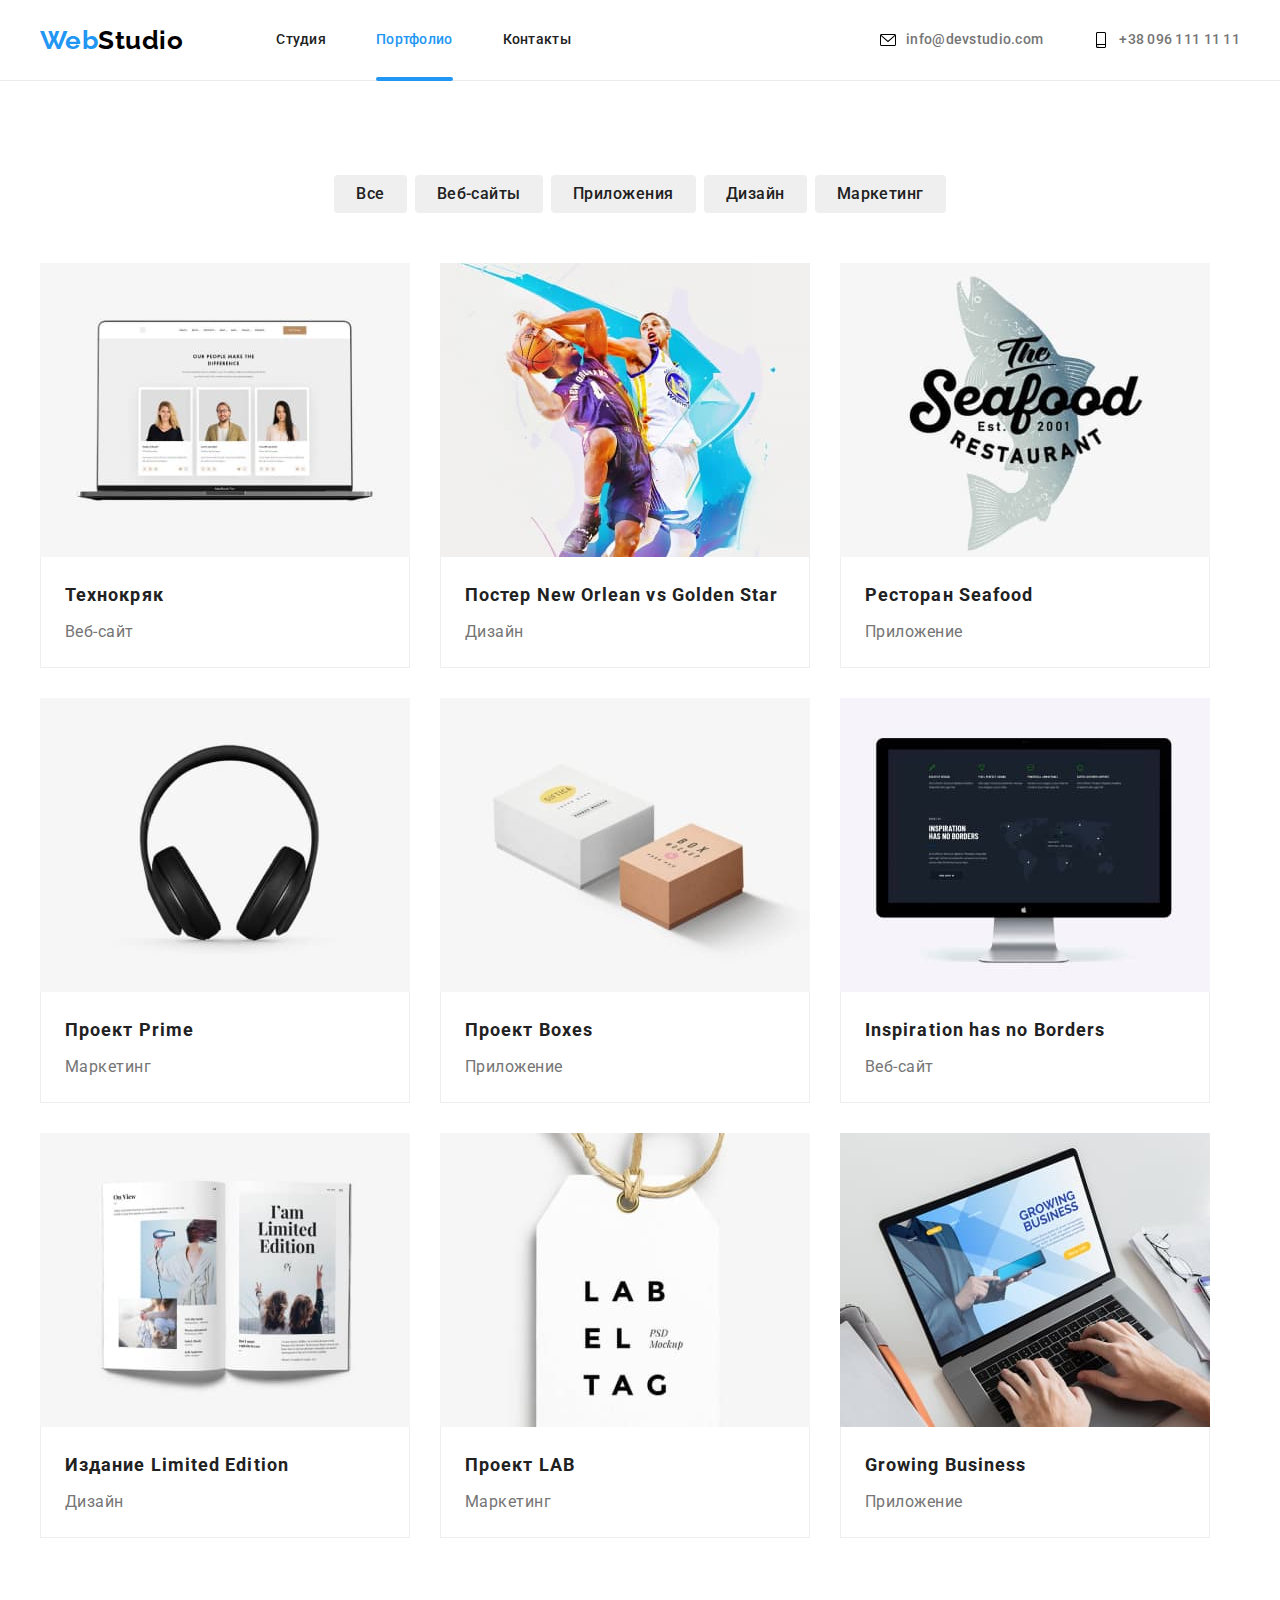
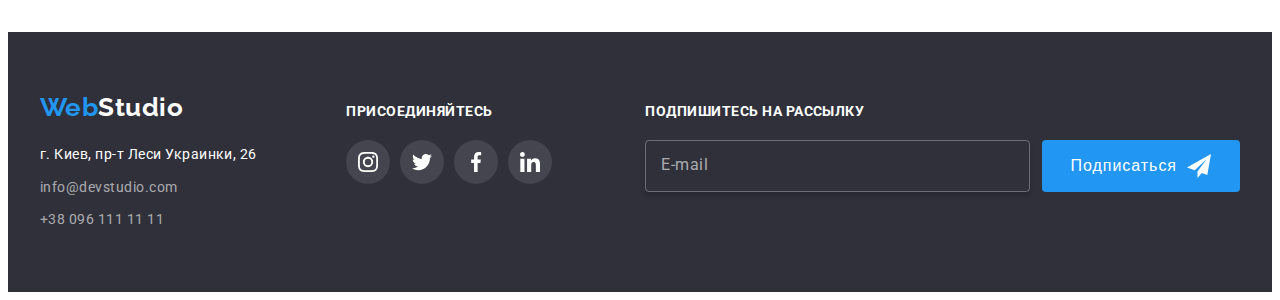
==== portfolio.html @ b7d48f89 "previous project add to the new repo" ====
<!DOCTYPE html>
<html lang="ru">
  <head>
    <meta charset="UTF-8" />
    <meta http-equiv="X-UA-Compatible" content="IE=edge" />
    <meta name="viewport" content="width=device-width, initial-scale=1.0" />
    <title>Portfolio</title>
    <link rel="preconnect" href="https://fonts.googleapis.com" />
    <link rel="preconnect" href="https://fonts.gstatic.com" crossorigin />
    <link
      href="https://fonts.googleapis.com/css2?family=Raleway:wght@700&family=Roboto:wght@400;500;700;900&display=swap"
      rel="stylesheet"
    />
    <link
      rel="stylesheet"
      href="https://cdnjs.cloudflare.com/ajax/libs/modern-normalize/1.1.0/modern-normalize.min.css"
      integrity="sha512-wpPYUAdjBVSE4KJnH1VR1HeZfpl1ub8YT/NKx4PuQ5NmX2tKuGu6U/JRp5y+Y8XG2tV+wKQpNHVUX03MfMFn9Q=="
      crossorigin="anonymous"
      referrerpolicy="no-referrer"
    />
    <link rel="stylesheet" href="./css/portfolio.min.css" />
  </head>
  <body>
    <!-- Шапка сайту -->
    <header class="page-header">
      <div class="container page-header__container">
        <nav class="navigation">
          <a href="./index.html" class="logo">Web<span class="logo__label">Studio</span></a>
          <ul class="navigation__list">
            <li class="navigation__item">
              <a href="./index.html" class="navigation__link">Студия</a>
            </li>
            <li class="navigation__item">
              <a href="./portfolio.html" class="navigation__link navigation__link--current"
                >Портфолио</a
              >
            </li>
            <li class="navigation__item">
              <a href="" class="navigation__link">Контакты</a>
            </li>
          </ul>
        </nav>
        <ul class="page-header__contacts">
          <li class="page-header__item">
            <a href="mailto:info@devstudio.com" class="page-header__link">
              <svg class="page-header__icon">
                <use href="./images/defs.svg#letter"></use>
              </svg>
              info@devstudio.com
            </a>
          </li>
          <li class="page-header__item">
            <a href="tel:+380961111111" class="page-header__link">
              <svg class="page-header__icon">
                <use href="./images/defs.svg#phone"></use>
              </svg>
              +38 096 111 11 11
            </a>
          </li>
        </ul>
      </div>
    </header>

    <!-- основний контент -->
    <main>
      <section class="section">
        <div class="container">
          <h1 class="hiden">Каталог проектов</h1>

          <!-- фільтри проектів -->
          <ul class="filter">
            <li class="filter__item">
              <button type="button" class="filter__btn">Все</button>
            </li>
            <li class="filter__item">
              <button type="button" class="filter__btn">Веб-сайты</button>
            </li>
            <li class="filter__item">
              <button type="button" class="filter__btn">Приложения</button>
            </li>
            <li class="filter__item">
              <button type="button" class="filter__btn">Дизайн</button>
            </li>
            <li class="filter__item">
              <button type="button" class="filter__btn">Маркетинг</button>
            </li>
          </ul>

          <!-- cписок проектів -->
          <ul class="projects-list">
            <li class="projects-list__item">
              <a href="" class="projects-list__link">
                <div class="projects-list__thumb">
                  <img src="./images/port_img1.jpg" alt="Логотип сайта" width="370" height="294" />
                  <div class="projects-list__description">
                    <p class="projects-list__text">
                      Технокряк это современная площадка распространения коронавируса. Компании
                      используют эту платформу для цифрового шпионажа и атак на защищённые сервера
                      конкурентов.
                    </p>
                  </div>
                </div>
                <div class="projects-list__content">
                  <h2 class="projects-list__name">Технокряк</h2>
                  <p class="projects-list__branch">Веб-сайт</p>
                </div>
              </a>
            </li>
            <li class="projects-list__item">
              <a href="" class="projects-list__link">
                <div class="projects-list__thumb">
                  <img src="./images/port_img2.jpg" alt="Постер" width="370" height="294" />
                  <div class="projects-list__description">
                    <p class="projects-list__text">
                      Технокряк это современная площадка распространения коронавируса. Компании
                      используют эту платформу для цифрового шпионажа и атак на защищённые сервера
                      конкурентов.
                    </p>
                  </div>
                </div>
                <div class="projects-list__content">
                  <h2 class="projects-list__name">Постер New Orlean vs Golden Star</h2>
                  <p class="projects-list__branch">Дизайн</p>
                </div>
              </a>
            </li>
            <li class="projects-list__item">
              <a href="" class="projects-list__link">
                <div class="projects-list__thumb">
                  <img
                    src="./images/port_img3.jpg"
                    alt="Логотип ресторана"
                    width="370"
                    height="294"
                  />
                  <div class="projects-list__description">
                    <p class="projects-list__text">
                      Технокряк это современная площадка распространения коронавируса. Компании
                      используют эту платформу для цифрового шпионажа и атак на защищённые сервера
                      конкурентов.
                    </p>
                  </div>
                </div>
                <div class="projects-list__content">
                  <h2 class="projects-list__name">Ресторан Seafood</h2>
                  <p class="projects-list__branch">Приложение</p>
                </div>
              </a>
            </li>
            <li class="projects-list__item">
              <a href="" class="projects-list__link">
                <div class="projects-list__thumb">
                  <img
                    src="./images/port_img4.jpg"
                    alt="Логотип проекта Прайм"
                    width="370"
                    height="294"
                  />
                  <div class="projects-list__description">
                    <p class="projects-list__text">
                      Технокряк это современная площадка распространения коронавируса. Компании
                      используют эту платформу для цифрового шпионажа и атак на защищённые сервера
                      конкурентов.
                    </p>
                  </div>
                </div>
                <div class="projects-list__content">
                  <h2 class="projects-list__name">Проект Prime</h2>
                  <p class="projects-list__branch">Маркетинг</p>
                </div>
              </a>
            </li>
            <li class="projects-list__item">
              <a href="" class="link projects-list__link">
                <div class="projects-list__thumb">
                  <img
                    src="./images/port_img5.jpg"
                    alt="Логотип проекта"
                    width="370"
                    height="294"
                  />
                  <div class="projects-list__description">
                    <p class="projects-list__text">
                      Технокряк это современная площадка распространения коронавируса. Компании
                      используют эту платформу для цифрового шпионажа и атак на защищённые сервера
                      конкурентов.
                    </p>
                  </div>
                </div>
                <div class="projects-list__content">
                  <h2 class="projects-list__name">Проект Boxes</h2>
                  <p class="projects-list__branch">Приложение</p>
                </div>
              </a>
            </li>
            <li class="projects-list__item">
              <a href="" class="projects-list__link">
                <div class="projects-list__thumb">
                  <img src="./images/port_img6.jpg" alt="Логотип сайта" width="370" height="294" />
                  <div class="projects-list__description">
                    <p class="projects-list__text">
                      Технокряк это современная площадка распространения коронавируса. Компании
                      используют эту платформу для цифрового шпионажа и атак на защищённые сервера
                      конкурентов.
                    </p>
                  </div>
                </div>
                <div class="projects-list__content">
                  <h2 class="projects-list__name">Inspiration has no Borders</h2>
                  <p class="projects-list__branch">Веб-сайт</p>
                </div>
              </a>
            </li>
            <li class="projects-list__item">
              <a href="" class="projects-list__link">
                <div class="projects-list__thumb">
                  <img src="./images/port_img7.jpg" alt="Издание" width="370" height="294" />
                  <div class="projects-list__description">
                    <p class="projects-list__text">
                      Технокряк это современная площадка распространения коронавируса. Компании
                      используют эту платформу для цифрового шпионажа и атак на защищённые сервера
                      конкурентов.
                    </p>
                  </div>
                </div>
                <div class="projects-list__content">
                  <h2 class="projects-list__name">Издание Limited Edition</h2>
                  <p class="projects-list__branch">Дизайн</p>
                </div>
              </a>
            </li>
            <li class="projects-list__item">
              <a href="" class="projects-list__link">
                <div class="projects-list__thumb">
                  <img
                    src="./images/port_img8.jpg"
                    alt="Логотип проекта"
                    width="370"
                    height="294"
                  />
                  <div class="projects-list__description">
                    <p class="projects-list__text">
                      Технокряк это современная площадка распространения коронавируса. Компании
                      используют эту платформу для цифрового шпионажа и атак на защищённые сервера
                      конкурентов.
                    </p>
                  </div>
                </div>
                <div class="projects-list__content">
                  <h2 class="projects-list__name">Проект LAB</h2>
                  <p class="projects-list__branch">Маркетинг</p>
                </div>
              </a>
            </li>
            <li class="projects-list__item">
              <a href="" class="projects-list__link">
                <div class="projects-list__thumb">
                  <img
                    src="./images/port_img9.jpg"
                    alt="Логотип приложения"
                    width="370"
                    height="294"
                  />
                  <div class="projects-list__description">
                    <p class="projects-list__text">
                      Технокряк это современная площадка распространения коронавируса. Компании
                      используют эту платформу для цифрового шпионажа и атак на защищённые сервера
                      конкурентов.
                    </p>
                  </div>
                </div>
                <div class="projects-list__content">
                  <h2 class="projects-list__name">Growing Business</h2>
                  <p class="projects-list__branch">Приложение</p>
                </div>
              </a>
            </li>
          </ul>
        </div>
      </section>
    </main>

    <!-- Футер -->
    <footer class="page-footer">
      <div class="container page-footer__container">
        <div class="page-footer__left">
          <a href="./index.html" class="logo"
            >Web<span class="logo__label logo__label--footer">Studio</span></a
          >
          <address class="address">
            <ul class="address__list">
              <li class="address__item"><p>г. Киев, пр-т Леси Украинки, 26</p></li>
              <li class="address__item">
                <a href="mailto:info@devstudio.com" class="address__link">info@devstudio.com</a>
              </li>
              <li class="address__item">
                <a href="tel:+380961111111" class="address__link">+38 096 111 11 11</a>
              </li>
            </ul>
          </address>
        </div>
        <div class="page-footer__center">
          <h2 class="page-footer__title">присоединяйтесь</h2>
          <ul class="social-list">
            <li class="social-list__item">
              <a href="" class="social-list__link social-list__link--footer">
                <svg class="social-list__icon">
                  <use href="./images/defs.svg#instagram"></use>
                </svg>
              </a>
            </li>
            <li class="social-list__item">
              <a href="" class="social-list__link social-list__link--footer">
                <svg class="social-list__icon">
                  <use href="./images/defs.svg#twitter"></use>
                </svg>
              </a>
            </li>
            <li class="social-list__item">
              <a href="" class="social-list__link social-list__link--footer">
                <svg class="social-list__icon">
                  <use href="./images/defs.svg#facebook"></use>
                </svg>
              </a>
            </li>
            <li class="social-list__item">
              <a href="" class="social-list__link social-list__link--footer">
                <svg class="social-list__icon">
                  <use href="./images/defs.svg#linkedin"></use>
                </svg>
              </a>
            </li>
          </ul>
        </div>
        <div class="page-footer__right">
          <h2 class="page-footer__title">Подпишитесь на рассылку</h2>
          <div class="page-footer__wrapper">
            <label class="page-footer__label">
              <input type="email" class="page-footer__input" name="email" placeholder=" " />
              <span class="page-footer__label-text">E-mail</span>
            </label>
            <button class="page-footer__btn" type="submit">
              Подписаться
              <svg class="page-footer__icon">
                <use href="./images/defs.svg#send"></use>
              </svg>
            </button>
          </div>
        </div>
      </div>
    </footer>
  </body>
</html>
---- css/portfolio.min.css ----
body{padding:0}h1,h2,h3,h4,h5,h6,p{margin-top:0;margin-bottom:0}img{display:block;max-width:100%}ul,ol{list-style:none;margin:0;padding:0}a{text-decoration:none}body{font-family:"Roboto", sans-serif;color:#757575;letter-spacing:0.03em;margin-top:81px}.container{width:1200px;margin:0 auto;padding-left:15px;padding-right:15px}.hiden{position:absolute;width:1px;height:1px;margin:-1px;padding:0;overflow:hidden;border:0;clip:rect(0 0 0 0)}.section{padding-top:94px;padding-bottom:94px}.title{font-size:36px;line-height:1.17;text-align:center;margin-bottom:50px;color:#212121}.page-header{position:fixed;width:100%;top:0;left:50%;-webkit-transform:translateX(-50%);transform:translateX(-50%);z-index:5;background-color:#fff;font-weight:500;font-size:14px;line-height:1.14;border-bottom:1px solid #ececec}.page-header__container{display:-webkit-box;display:-ms-flexbox;display:flex}.page-header__item:not(:last-child){margin-right:50px}.page-header__link{display:-webkit-box;display:-ms-flexbox;display:flex;-webkit-box-align:center;-ms-flex-align:center;align-items:center;padding-top:32px;padding-bottom:32px;letter-spacing:0.02em;color:#757575;-webkit-transition:color 250ms cubic-bezier(0.4, 0, 0.2, 1),fill 250ms cubic-bezier(0.4, 0, 0.2, 1);transition:color 250ms cubic-bezier(0.4, 0, 0.2, 1),fill 250ms cubic-bezier(0.4, 0, 0.2, 1)}.page-header__link:hover,.page-header__link:focus{fill:#2196f3;color:#2196f3}.page-header__icon{margin-right:10px;width:16px;height:16px}.navigation{display:-webkit-box;display:-ms-flexbox;display:flex;-webkit-box-align:center;-ms-flex-align:center;align-items:center}.navigation__list{display:-webkit-box;display:-ms-flexbox;display:flex}.navigation__item:not(:last-child){margin-right:50px}.navigation__link{display:inline-block;padding-top:32px;padding-bottom:32px;letter-spacing:0.02em;color:#212121;-webkit-transition:color 250ms cubic-bezier(0.4, 0, 0.2, 1);transition:color 250ms cubic-bezier(0.4, 0, 0.2, 1)}.navigation__link:hover,.navigation__link:focus{color:#2196f3}.navigation__link--current{position:relative;color:#2196f3}.navigation__link--current::after{position:absolute;bottom:-1px;content:"";display:block;height:4px;width:100%;border-radius:2px;background-color:#2196f3}.page-header__contacts{display:-webkit-box;display:-ms-flexbox;display:flex;margin-left:auto}.logo{font-family:Raleway;font-weight:700;font-size:26px;line-height:1.19;color:#2196f3;margin-right:93px}.logo__label{color:#000000}.logo__label--footer{color:#fff}.filter{display:-webkit-box;display:-ms-flexbox;display:flex;-webkit-box-pack:center;-ms-flex-pack:center;justify-content:center;margin-bottom:50px}.filter__item:not(:last-child){margin-right:8px}.filter__btn{padding:6px 22px;border-radius:4px;border:none;font-weight:500;font-size:16px;line-height:1.62;text-align:center;font-family:inherit;letter-spacing:inherit;cursor:pointer;color:#212121;-webkit-transition:background-color 250ms cubic-bezier(0.4, 0, 0.2, 1),color 250ms cubic-bezier(0.4, 0, 0.2, 1),-webkit-box-shadow 250ms cubic-bezier(0.4, 0, 0.2, 1);transition:background-color 250ms cubic-bezier(0.4, 0, 0.2, 1),color 250ms cubic-bezier(0.4, 0, 0.2, 1),-webkit-box-shadow 250ms cubic-bezier(0.4, 0, 0.2, 1);transition:box-shadow 250ms cubic-bezier(0.4, 0, 0.2, 1),background-color 250ms cubic-bezier(0.4, 0, 0.2, 1),color 250ms cubic-bezier(0.4, 0, 0.2, 1);transition:box-shadow 250ms cubic-bezier(0.4, 0, 0.2, 1),background-color 250ms cubic-bezier(0.4, 0, 0.2, 1),color 250ms cubic-bezier(0.4, 0, 0.2, 1),-webkit-box-shadow 250ms cubic-bezier(0.4, 0, 0.2, 1)}.filter__btn:hover,.filter__btn:focus{-webkit-box-shadow:0px 3px 1px rgba(0,0,0,0.1),0px 1px 2px rgba(0,0,0,0.08),0px 2px 2px rgba(0,0,0,0.12);box-shadow:0px 3px 1px rgba(0,0,0,0.1),0px 1px 2px rgba(0,0,0,0.08),0px 2px 2px rgba(0,0,0,0.12);color:#fff;background-color:#2196f3}.projects-list{display:-webkit-box;display:-ms-flexbox;display:flex;-ms-flex-wrap:wrap;flex-wrap:wrap}.projects-list__item{max-width:calc((100% - 60px) / 3);-webkit-transition:-webkit-box-shadow 250ms cubic-bezier(0.4, 0, 0.2, 1);transition:-webkit-box-shadow 250ms cubic-bezier(0.4, 0, 0.2, 1);transition:box-shadow 250ms cubic-bezier(0.4, 0, 0.2, 1);transition:box-shadow 250ms cubic-bezier(0.4, 0, 0.2, 1), -webkit-box-shadow 250ms cubic-bezier(0.4, 0, 0.2, 1)}.projects-list__item:not(:nth-last-child(-n+3)){margin-bottom:30px}.projects-list__item:not(:nth-child(3n)){margin-right:30px}.projects-list__item:hover{-webkit-box-shadow:0px 1px 1px rgba(0,0,0,0.12),0px 4px 4px rgba(0,0,0,0.06),1px 4px 6px rgba(0,0,0,0.16);box-shadow:0px 1px 1px rgba(0,0,0,0.12),0px 4px 4px rgba(0,0,0,0.06),1px 4px 6px rgba(0,0,0,0.16)}.projects-list__link{color:inherit}.projects-list__thumb{position:relative;overflow:hidden}.projects-list__description{position:absolute;top:0;width:100%;height:100%;-webkit-transform:translateY(100%);transform:translateY(100%);-webkit-transition:-webkit-transform 250ms cubic-bezier(0.4, 0, 0.2, 1);transition:-webkit-transform 250ms cubic-bezier(0.4, 0, 0.2, 1);transition:transform 250ms cubic-bezier(0.4, 0, 0.2, 1);transition:transform 250ms cubic-bezier(0.4, 0, 0.2, 1), -webkit-transform 250ms cubic-bezier(0.4, 0, 0.2, 1);display:-webkit-box;display:-ms-flexbox;display:flex;-webkit-box-pack:center;-ms-flex-pack:center;justify-content:center;-webkit-box-align:center;-ms-flex-align:center;align-items:center;padding:24px;background-color:rgba(33,150,243,0.9);font-size:18px;line-height:1.56;color:#fff}.projects-list__item:hover .projects-list__description{-webkit-transform:translateY(0);transform:translateY(0)}.projects-list__text{color:#fff}.projects-list__branch{font-size:16px;line-height:1.87}.projects-list__content{padding:20px 24px;border-bottom:1px solid #eeeeee;border-left:1px solid #eeeeee;border-right:1px solid #eeeeee}.projects-list__name{font-size:18px;line-height:2;letter-spacing:0.06em;margin-bottom:4px;color:#212121}.social-list{display:-webkit-box;display:-ms-flexbox;display:flex;-webkit-box-pack:center;-ms-flex-pack:center;justify-content:center;margin-top:16px}.social-list__item:not(:last-child){margin-right:10px}.social-list__item:hover .social-list__link,.social-list__item:hover .social-list__link--team,.social-list__item:hover .social-list__link--footer,.social-list__item:focus .social-list__link,.social-list__item:focus .social-list__link--team,.social-list__item:focus .social-list__link--footer{-webkit-transform:rotateY(1turn);transform:rotateY(1turn)}.social-list__link:hover,.social-list__link--team:hover,.social-list__link--footer:hover,.social-list__link:focus,.social-list__link--team:focus,.social-list__link--footer:focus{background-color:#2196f3;fill:#fff}.social-list__icon{display:block;width:20px;height:20px}.social-list__link,.social-list__link--team,.social-list__link--footer{display:-webkit-box;display:-ms-flexbox;display:flex;border-radius:50%;height:44px;width:44px;-webkit-box-align:center;-ms-flex-align:center;align-items:center;-webkit-box-pack:center;-ms-flex-pack:center;justify-content:center;-webkit-transition:background-color 250ms cubic-bezier(0.4, 0, 0.2, 1),fill 250ms cubic-bezier(0.4, 0, 0.2, 1),-webkit-transform 500ms cubic-bezier(0.4, 0, 0.2, 1);transition:background-color 250ms cubic-bezier(0.4, 0, 0.2, 1),fill 250ms cubic-bezier(0.4, 0, 0.2, 1),-webkit-transform 500ms cubic-bezier(0.4, 0, 0.2, 1);transition:background-color 250ms cubic-bezier(0.4, 0, 0.2, 1),fill 250ms cubic-bezier(0.4, 0, 0.2, 1),transform 500ms cubic-bezier(0.4, 0, 0.2, 1);transition:background-color 250ms cubic-bezier(0.4, 0, 0.2, 1),fill 250ms cubic-bezier(0.4, 0, 0.2, 1),transform 500ms cubic-bezier(0.4, 0, 0.2, 1),-webkit-transform 500ms cubic-bezier(0.4, 0, 0.2, 1)}.social-list__link--team{fill:#afb1b8}.social-list__link--footer{fill:#fff;background-color:rgba(255,255,255,0.1)}.page-footer{background-color:#2f303a;padding-top:60px;padding-bottom:60px}.page-footer__container{display:-webkit-box;display:-ms-flexbox;display:flex}.page-footer__title{font-size:14px;line-height:1.14;text-transform:uppercase;color:#fff;margin-bottom:20px}.page-footer__left{margin-right:70px}.page-footer__center{padding-top:12px}.page-footer__right{-webkit-box-flex:1;-ms-flex-positive:1;flex-grow:1;padding-top:12px;margin-left:93px}.page-footer__wrapper{display:-webkit-box;display:-ms-flexbox;display:flex}.page-footer__label{display:-webkit-box;display:-ms-flexbox;display:flex;-webkit-box-flex:1;-ms-flex-positive:1;flex-grow:1;position:relative;-ms-flex-preferred-size:auto;flex-basis:auto}.page-footer__label:focus-within .page-footer__label-text{-webkit-transform:translateX(-79px);transform:translateX(-79px)}.page-footer__label-text{position:absolute;top:15px;left:16px;-webkit-transform:translateX(0);transform:translateX(0);font-size:16px;line-height:1.25;color:rgba(255,255,255,0.6)}.page-footer__input{display:block;padding:15px 16px;-webkit-box-flex:1;-ms-flex-positive:1;flex-grow:1;border:1px solid rgba(255,255,255,0.3);-webkit-box-shadow:0px 4px 4px rgba(0,0,0,0.15);box-shadow:0px 4px 4px rgba(0,0,0,0.15);border-radius:4px;background-color:transparent;font-size:16px;line-height:1.25;color:#fff}.page-footer__input:not(:placeholder-shown)+.footer-label-text{-webkit-transform:translateX(-79px);transform:translateX(-79px)}.page-footer__btn{padding:10px 29px;margin-left:12px;border:none;border-radius:4px;font-size:16px;line-height:1.87;display:-webkit-box;display:-ms-flexbox;display:flex;-webkit-box-align:center;-ms-flex-align:center;align-items:center;text-align:center;letter-spacing:0.06em;color:#ffffff;background-color:#2196f3;-webkit-transition:background-color 250ms cubic-bezier(0.4, 0, 0.2, 1);transition:background-color 250ms cubic-bezier(0.4, 0, 0.2, 1)}.page-footer__btn:hover,.page-footer__btn:focus{background-color:#188ce8}.page-footer__icon{width:24px;height:24px;margin-left:10px;fill:#ffffff}.address{margin-top:20px;font-style:normal;font-size:14px;line-height:1.71;color:#fff}.address__item:not(:last-child){margin-bottom:9px}.address__link{font-style:normal;color:rgba(255,255,255,0.6);-webkit-transition:color 250ms cubic-bezier(0.4, 0, 0.2, 1);transition:color 250ms cubic-bezier(0.4, 0, 0.2, 1)}
/*# sourceMappingURL=portfolio.min.css.map */
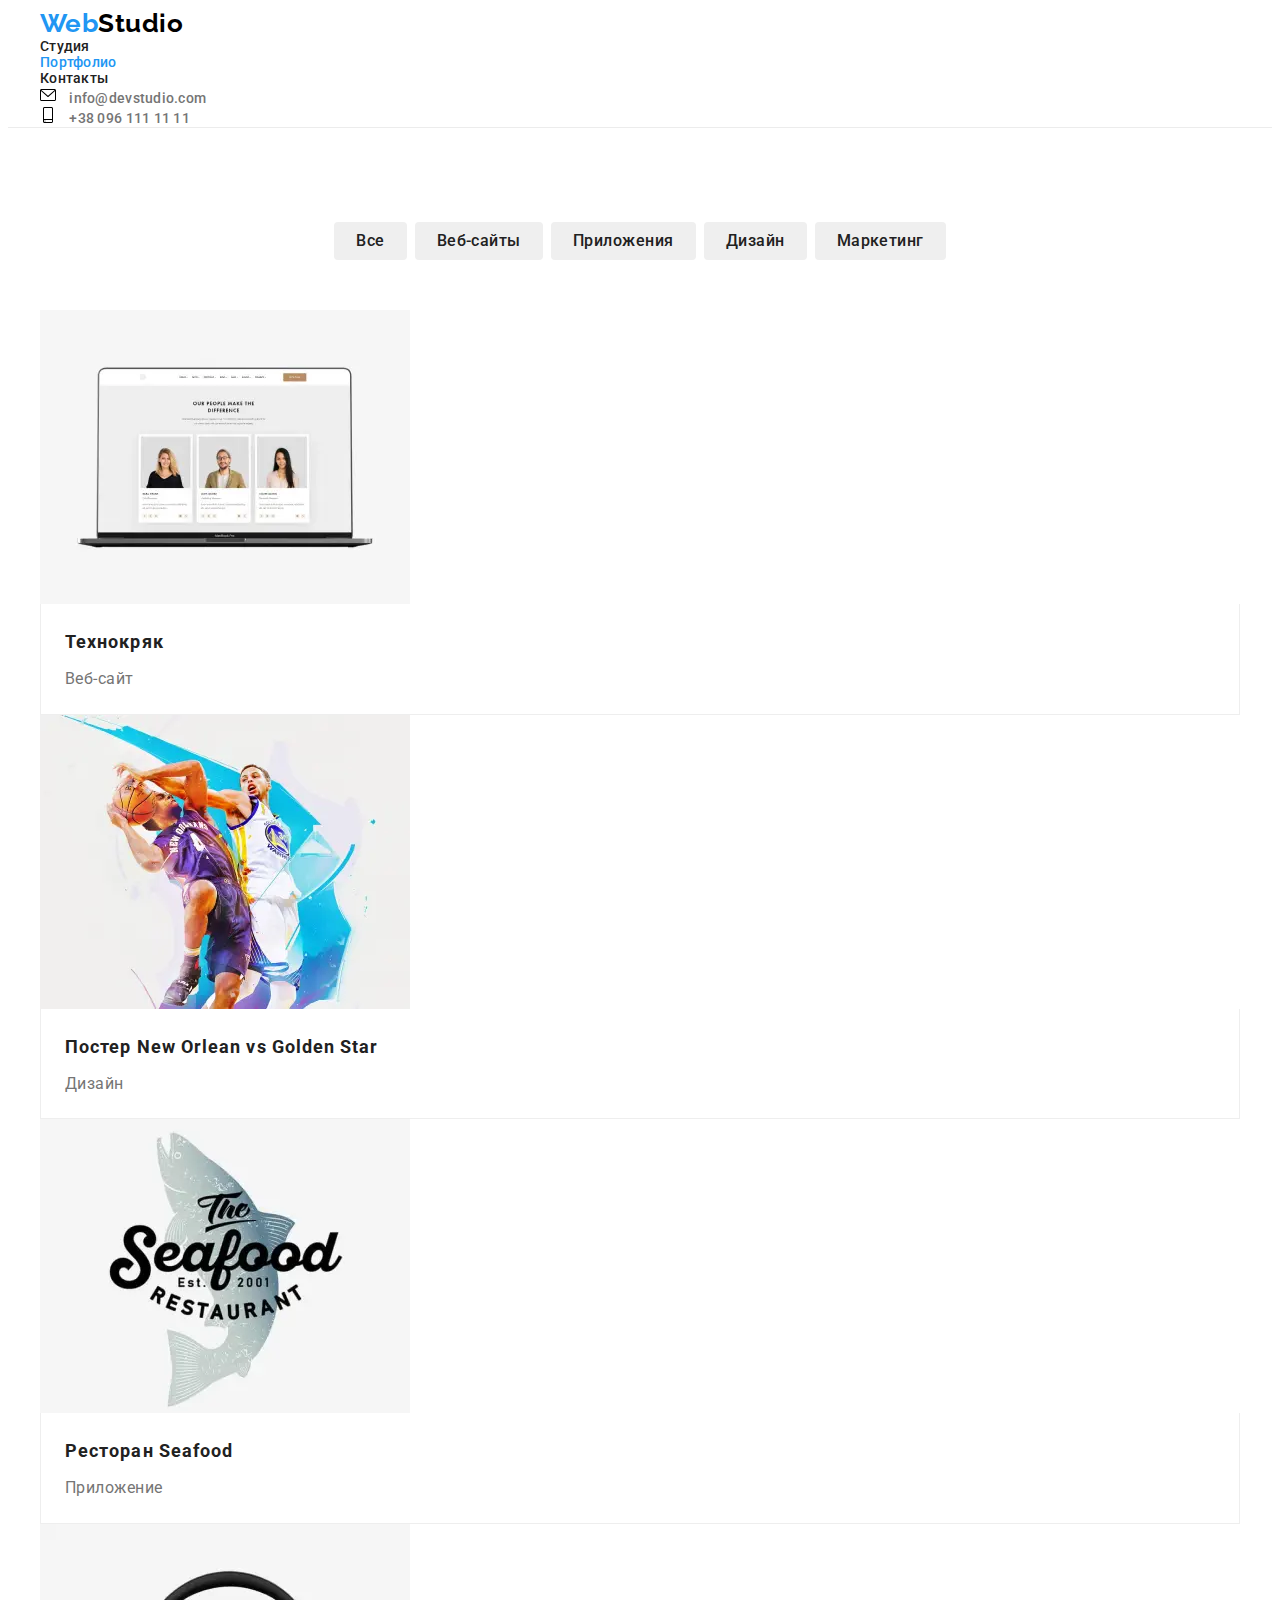
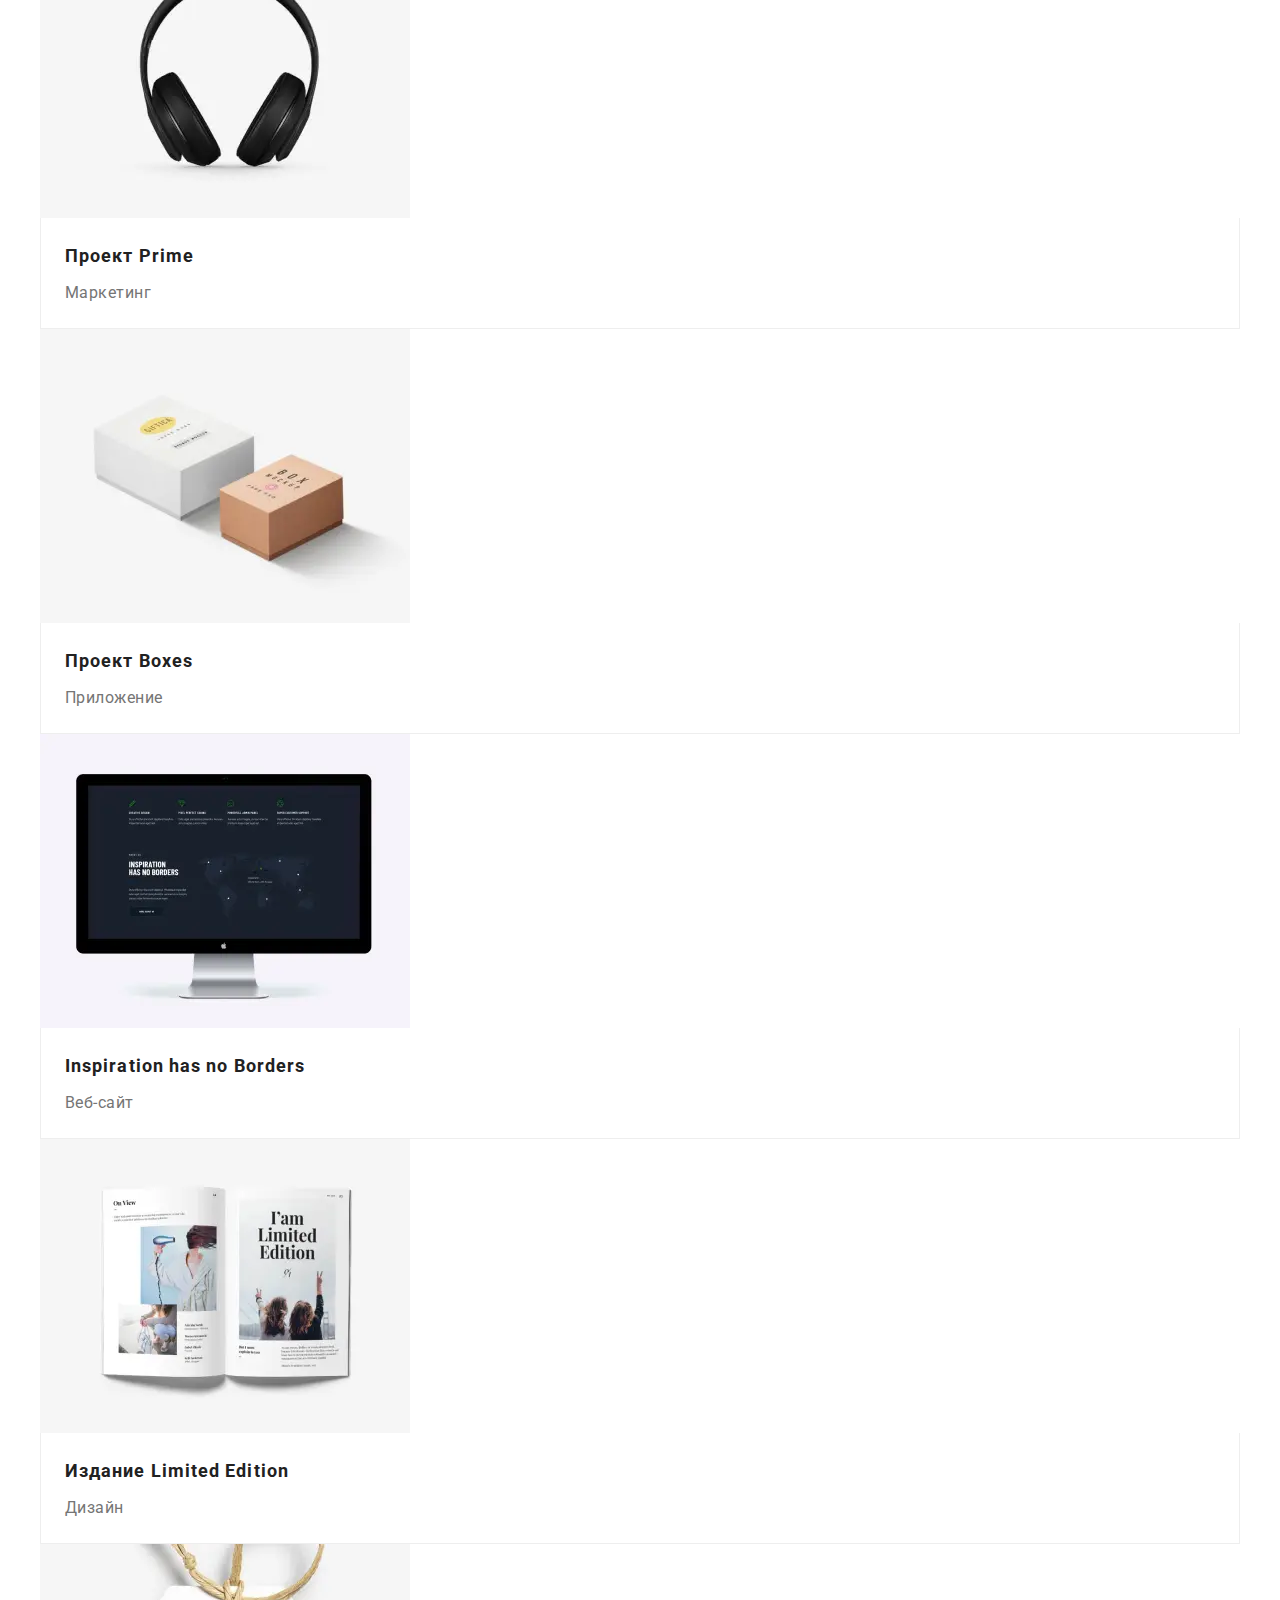
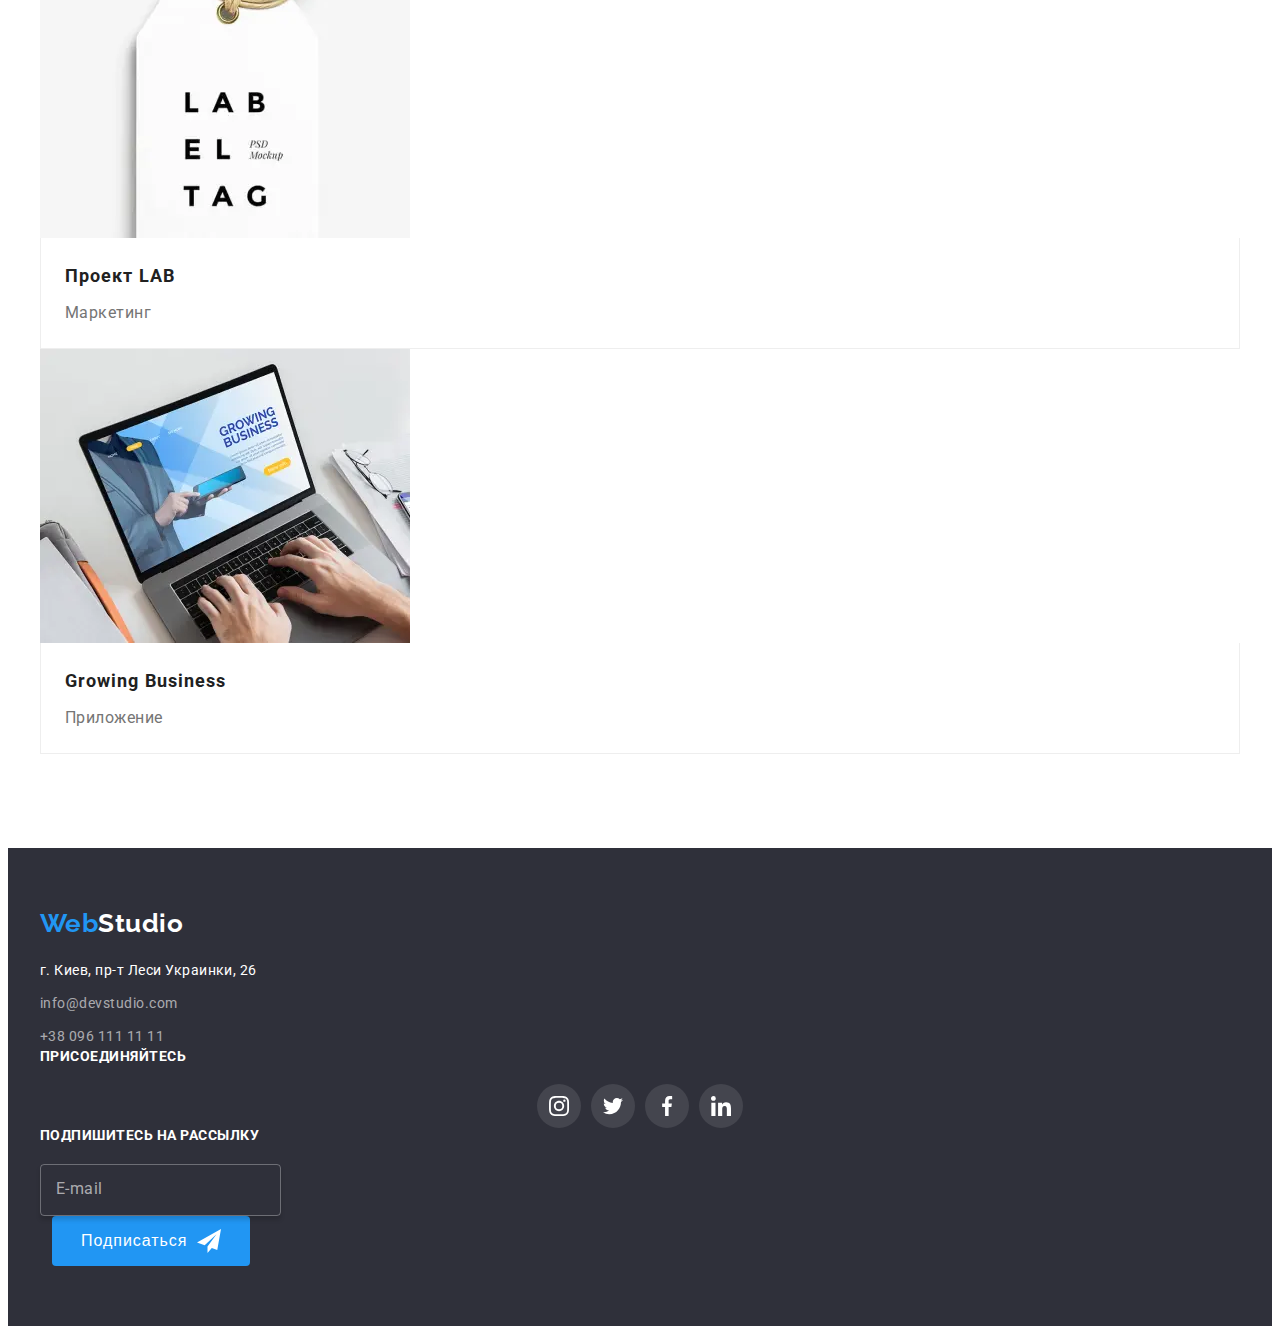
==== commit 75f027a4: "images changed to responsive immages in whole project" ====
--- a/portfolio.html
+++ b/portfolio.html
@@ -91,7 +91,45 @@
             <li class="projects-list__item">
               <a href="" class="projects-list__link">
                 <div class="projects-list__thumb">
-                  <img src="./images/port_img1.jpg" alt="Логотип сайта" width="370" height="294" />
+                  <picture>
+                    <source
+                      srcset="./images/portfolio/img-1.webp 1x, ./images/portfolio/img-1@2x.webp 2x"
+                      type="image/webp"
+                      media="(max-width: 767px)"
+                    />
+                    <source
+                      srcset="./images/portfolio/img-1.img 1x, ./images/portfolio/img-1@2x.img 2x"
+                      type="image/img"
+                      media="(max-width: 767px)"
+                    />
+                    <source
+                      srcset="
+                        ./images/portfolio/img-1t.webp    1x,
+                        ./images/portfolio/img-1t@2x.webp 2x
+                      "
+                      type="image/webp"
+                      media="(max-width: 1199px)"
+                    />
+                    <source
+                      srcset="./images/portfolio/img-1t.img 1x, ./images/portfolio/img-1t@2x.img 2x"
+                      type="image/img"
+                      media="(max-width: 1199px)"
+                    />
+                    <source
+                      srcset="
+                        ./images/portfolio/img-1c.webp    1x,
+                        ./images/portfolio/img-1c@2x.webp 2x
+                      "
+                      type="image/webp"
+                      media="(min-width: 1200px)"
+                    />
+                    <source
+                      srcset="./images/portfolio/img-1c.img 1x, ./images/portfolio/img-1c@2x.img 2x"
+                      type="image/img"
+                      media="(min-width: 1200px)"
+                    />
+                    <img src="./images/portfolio/img-1.img" alt="Логотип сайта" />
+                  </picture>
                   <div class="projects-list__description">
                     <p class="projects-list__text">
                       Технокряк это современная площадка распространения коронавируса. Компании
@@ -109,7 +147,45 @@
             <li class="projects-list__item">
               <a href="" class="projects-list__link">
                 <div class="projects-list__thumb">
-                  <img src="./images/port_img2.jpg" alt="Постер" width="370" height="294" />
+                  <picture>
+                    <source
+                      srcset="./images/portfolio/img-2.webp 1x, ./images/portfolio/img-2@2x.webp 2x"
+                      type="image/webp"
+                      media="(max-width: 767px)"
+                    />
+                    <source
+                      srcset="./images/portfolio/img-2.img 1x, ./images/portfolio/img-2@2x.img 2x"
+                      type="image/img"
+                      media="(max-width: 767px)"
+                    />
+                    <source
+                      srcset="
+                        ./images/portfolio/img-2t.webp    1x,
+                        ./images/portfolio/img-2t@2x.webp 2x
+                      "
+                      type="image/webp"
+                      media="(max-width: 1199px)"
+                    />
+                    <source
+                      srcset="./images/portfolio/img-2t.img 1x, ./images/portfolio/img-2t@2x.img 2x"
+                      type="image/img"
+                      media="(max-width: 1199px)"
+                    />
+                    <source
+                      srcset="
+                        ./images/portfolio/img-2c.webp    1x,
+                        ./images/portfolio/img-2c@2x.webp 2x
+                      "
+                      type="image/webp"
+                      media="(min-width: 1200px)"
+                    />
+                    <source
+                      srcset="./images/portfolio/img-2c.img 1x, ./images/portfolio/img-2c@2x.img 2x"
+                      type="image/img"
+                      media="(min-width: 1200px)"
+                    />
+                    <img src="./images/portfolio/img-2.img" alt="Постер" />
+                  </picture>
                   <div class="projects-list__description">
                     <p class="projects-list__text">
                       Технокряк это современная площадка распространения коронавируса. Компании
@@ -127,12 +203,45 @@
             <li class="projects-list__item">
               <a href="" class="projects-list__link">
                 <div class="projects-list__thumb">
-                  <img
-                    src="./images/port_img3.jpg"
-                    alt="Логотип ресторана"
-                    width="370"
-                    height="294"
-                  />
+                  <picture>
+                    <source
+                      srcset="./images/portfolio/img-3.webp 1x, ./images/portfolio/img-3@2x.webp 2x"
+                      type="image/webp"
+                      media="(max-width: 767px)"
+                    />
+                    <source
+                      srcset="./images/portfolio/img-3.img 1x, ./images/portfolio/img-3@2x.img 2x"
+                      type="image/img"
+                      media="(max-width: 767px)"
+                    />
+                    <source
+                      srcset="
+                        ./images/portfolio/img-3t.webp    1x,
+                        ./images/portfolio/img-3t@2x.webp 2x
+                      "
+                      type="image/webp"
+                      media="(max-width: 1199px)"
+                    />
+                    <source
+                      srcset="./images/portfolio/img-3t.img 1x, ./images/portfolio/img-3t@2x.img 2x"
+                      type="image/img"
+                      media="(max-width: 1199px)"
+                    />
+                    <source
+                      srcset="
+                        ./images/portfolio/img-3c.webp    1x,
+                        ./images/portfolio/img-3c@2x.webp 2x
+                      "
+                      type="image/webp"
+                      media="(min-width: 1200px)"
+                    />
+                    <source
+                      srcset="./images/portfolio/img-3c.img 1x, ./images/portfolio/img-3c@2x.img 2x"
+                      type="image/img"
+                      media="(min-width: 1200px)"
+                    />
+                    <img src="./images/portfolio/img-3.img" alt="Логотип ресторана" />
+                  </picture>
                   <div class="projects-list__description">
                     <p class="projects-list__text">
                       Технокряк это современная площадка распространения коронавируса. Компании
@@ -150,12 +259,45 @@
             <li class="projects-list__item">
               <a href="" class="projects-list__link">
                 <div class="projects-list__thumb">
-                  <img
-                    src="./images/port_img4.jpg"
-                    alt="Логотип проекта Прайм"
-                    width="370"
-                    height="294"
-                  />
+                  <picture>
+                    <source
+                      srcset="./images/portfolio/img-4.webp 1x, ./images/portfolio/img-4@2x.webp 2x"
+                      type="image/webp"
+                      media="(max-width: 767px)"
+                    />
+                    <source
+                      srcset="./images/portfolio/img-4.img 1x, ./images/portfolio/img-4@2x.img 2x"
+                      type="image/img"
+                      media="(max-width: 767px)"
+                    />
+                    <source
+                      srcset="
+                        ./images/portfolio/img-4t.webp    1x,
+                        ./images/portfolio/img-4t@2x.webp 2x
+                      "
+                      type="image/webp"
+                      media="(max-width: 1199px)"
+                    />
+                    <source
+                      srcset="./images/portfolio/img-4t.img 1x, ./images/portfolio/img-4t@2x.img 2x"
+                      type="image/img"
+                      media="(max-width: 1199px)"
+                    />
+                    <source
+                      srcset="
+                        ./images/portfolio/img-4c.webp    1x,
+                        ./images/portfolio/img-4c@2x.webp 2x
+                      "
+                      type="image/webp"
+                      media="(min-width: 1200px)"
+                    />
+                    <source
+                      srcset="./images/portfolio/img-4c.img 1x, ./images/portfolio/img-4c@2x.img 2x"
+                      type="image/img"
+                      media="(min-width: 1200px)"
+                    />
+                    <img src="./images/portfolio/img-4.img" alt="Логотип проекта Прайм" />
+                  </picture>
                   <div class="projects-list__description">
                     <p class="projects-list__text">
                       Технокряк это современная площадка распространения коронавируса. Компании
@@ -173,12 +315,45 @@
             <li class="projects-list__item">
               <a href="" class="link projects-list__link">
                 <div class="projects-list__thumb">
-                  <img
-                    src="./images/port_img5.jpg"
-                    alt="Логотип проекта"
-                    width="370"
-                    height="294"
-                  />
+                  <picture>
+                    <source
+                      srcset="./images/portfolio/img-5.webp 1x, ./images/portfolio/img-5@2x.webp 2x"
+                      type="image/webp"
+                      media="(max-width: 767px)"
+                    />
+                    <source
+                      srcset="./images/portfolio/img-5.img 1x, ./images/portfolio/img-5@2x.img 2x"
+                      type="image/img"
+                      media="(max-width: 767px)"
+                    />
+                    <source
+                      srcset="
+                        ./images/portfolio/img-5t.webp    1x,
+                        ./images/portfolio/img-5t@2x.webp 2x
+                      "
+                      type="image/webp"
+                      media="(max-width: 1199px)"
+                    />
+                    <source
+                      srcset="./images/portfolio/img-5t.img 1x, ./images/portfolio/img-5t@2x.img 2x"
+                      type="image/img"
+                      media="(max-width: 1199px)"
+                    />
+                    <source
+                      srcset="
+                        ./images/portfolio/img-5c.webp    1x,
+                        ./images/portfolio/img-5c@2x.webp 2x
+                      "
+                      type="image/webp"
+                      media="(min-width: 1200px)"
+                    />
+                    <source
+                      srcset="./images/portfolio/img-5c.img 1x, ./images/portfolio/img-5c@2x.img 2x"
+                      type="image/img"
+                      media="(min-width: 1200px)"
+                    />
+                    <img src="./images/portfolio/img-5.img" alt="Логотип проекта" />
+                  </picture>
                   <div class="projects-list__description">
                     <p class="projects-list__text">
                       Технокряк это современная площадка распространения коронавируса. Компании
@@ -196,7 +371,45 @@
             <li class="projects-list__item">
               <a href="" class="projects-list__link">
                 <div class="projects-list__thumb">
-                  <img src="./images/port_img6.jpg" alt="Логотип сайта" width="370" height="294" />
+                  <picture>
+                    <source
+                      srcset="./images/portfolio/img-6.webp 1x, ./images/portfolio/img-6@2x.webp 2x"
+                      type="image/webp"
+                      media="(max-width: 767px)"
+                    />
+                    <source
+                      srcset="./images/portfolio/img-6.img 1x, ./images/portfolio/img-6@2x.img 2x"
+                      type="image/img"
+                      media="(max-width: 767px)"
+                    />
+                    <source
+                      srcset="
+                        ./images/portfolio/img-6t.webp    1x,
+                        ./images/portfolio/img-6t@2x.webp 2x
+                      "
+                      type="image/webp"
+                      media="(max-width: 1199px)"
+                    />
+                    <source
+                      srcset="./images/portfolio/img-6t.img 1x, ./images/portfolio/img-6t@2x.img 2x"
+                      type="image/img"
+                      media="(max-width: 1199px)"
+                    />
+                    <source
+                      srcset="
+                        ./images/portfolio/img-6c.webp    1x,
+                        ./images/portfolio/img-6c@2x.webp 2x
+                      "
+                      type="image/webp"
+                      media="(min-width: 1200px)"
+                    />
+                    <source
+                      srcset="./images/portfolio/img-6c.img 1x, ./images/portfolio/img-6c@2x.img 2x"
+                      type="image/img"
+                      media="(min-width: 1200px)"
+                    />
+                    <img src="./images/portfolio/img-6.img" alt="Логотип сайта" />
+                  </picture>
                   <div class="projects-list__description">
                     <p class="projects-list__text">
                       Технокряк это современная площадка распространения коронавируса. Компании
@@ -214,7 +427,45 @@
             <li class="projects-list__item">
               <a href="" class="projects-list__link">
                 <div class="projects-list__thumb">
-                  <img src="./images/port_img7.jpg" alt="Издание" width="370" height="294" />
+                  <picture>
+                    <source
+                      srcset="./images/portfolio/img-7.webp 1x, ./images/portfolio/img-7@2x.webp 2x"
+                      type="image/webp"
+                      media="(max-width: 767px)"
+                    />
+                    <source
+                      srcset="./images/portfolio/img-7.img 1x, ./images/portfolio/img-7@2x.img 2x"
+                      type="image/img"
+                      media="(max-width: 767px)"
+                    />
+                    <source
+                      srcset="
+                        ./images/portfolio/img-7t.webp    1x,
+                        ./images/portfolio/img-7t@2x.webp 2x
+                      "
+                      type="image/webp"
+                      media="(max-width: 1199px)"
+                    />
+                    <source
+                      srcset="./images/portfolio/img-7t.img 1x, ./images/portfolio/img-7t@2x.img 2x"
+                      type="image/img"
+                      media="(max-width: 1199px)"
+                    />
+                    <source
+                      srcset="
+                        ./images/portfolio/img-7c.webp    1x,
+                        ./images/portfolio/img-7c@2x.webp 2x
+                      "
+                      type="image/webp"
+                      media="(min-width: 1200px)"
+                    />
+                    <source
+                      srcset="./images/portfolio/img-7c.img 1x, ./images/portfolio/img-7c@2x.img 2x"
+                      type="image/img"
+                      media="(min-width: 1200px)"
+                    />
+                    <img src="./images/portfolio/img-7.img" alt="Издание" />
+                  </picture>
                   <div class="projects-list__description">
                     <p class="projects-list__text">
                       Технокряк это современная площадка распространения коронавируса. Компании
@@ -232,12 +483,45 @@
             <li class="projects-list__item">
               <a href="" class="projects-list__link">
                 <div class="projects-list__thumb">
-                  <img
-                    src="./images/port_img8.jpg"
-                    alt="Логотип проекта"
-                    width="370"
-                    height="294"
-                  />
+                  <picture>
+                    <source
+                      srcset="./images/portfolio/img-8.webp 1x, ./images/portfolio/img-8@2x.webp 2x"
+                      type="image/webp"
+                      media="(max-width: 767px)"
+                    />
+                    <source
+                      srcset="./images/portfolio/img-8.img 1x, ./images/portfolio/img-8@2x.img 2x"
+                      type="image/img"
+                      media="(max-width: 767px)"
+                    />
+                    <source
+                      srcset="
+                        ./images/portfolio/img-8t.webp    1x,
+                        ./images/portfolio/img-8t@2x.webp 2x
+                      "
+                      type="image/webp"
+                      media="(max-width: 1199px)"
+                    />
+                    <source
+                      srcset="./images/portfolio/img-8t.img 1x, ./images/portfolio/img-8t@2x.img 2x"
+                      type="image/img"
+                      media="(max-width: 1199px)"
+                    />
+                    <source
+                      srcset="
+                        ./images/portfolio/img-8c.webp    1x,
+                        ./images/portfolio/img-8c@2x.webp 2x
+                      "
+                      type="image/webp"
+                      media="(min-width: 1200px)"
+                    />
+                    <source
+                      srcset="./images/portfolio/img-8c.img 1x, ./images/portfolio/img-8c@2x.img 2x"
+                      type="image/img"
+                      media="(min-width: 1200px)"
+                    />
+                    <img src="./images/portfolio/img-8.img" alt="Логотип проекта" />
+                  </picture>
                   <div class="projects-list__description">
                     <p class="projects-list__text">
                       Технокряк это современная площадка распространения коронавируса. Компании
@@ -255,12 +539,45 @@
             <li class="projects-list__item">
               <a href="" class="projects-list__link">
                 <div class="projects-list__thumb">
-                  <img
-                    src="./images/port_img9.jpg"
-                    alt="Логотип приложения"
-                    width="370"
-                    height="294"
-                  />
+                  <picture>
+                    <source
+                      srcset="./images/portfolio/img-9.webp 1x, ./images/portfolio/img-9@2x.webp 2x"
+                      type="image/webp"
+                      media="(max-width: 767px)"
+                    />
+                    <source
+                      srcset="./images/portfolio/img-9.img 1x, ./images/portfolio/img-9@2x.img 2x"
+                      type="image/img"
+                      media="(max-width: 767px)"
+                    />
+                    <source
+                      srcset="
+                        ./images/portfolio/img-9t.webp    1x,
+                        ./images/portfolio/img-9t@2x.webp 2x
+                      "
+                      type="image/webp"
+                      media="(max-width: 1199px)"
+                    />
+                    <source
+                      srcset="./images/portfolio/img-9t.img 1x, ./images/portfolio/img-9t@2x.img 2x"
+                      type="image/img"
+                      media="(max-width: 1199px)"
+                    />
+                    <source
+                      srcset="
+                        ./images/portfolio/img-9c.webp    1x,
+                        ./images/portfolio/img-9c@2x.webp 2x
+                      "
+                      type="image/webp"
+                      media="(min-width: 1200px)"
+                    />
+                    <source
+                      srcset="./images/portfolio/img-9c.img 1x, ./images/portfolio/img-9c@2x.img 2x"
+                      type="image/img"
+                      media="(min-width: 1200px)"
+                    />
+                    <img src="./images/portfolio/img-9.img" alt="Логотип приложения" />
+                  </picture>
                   <div class="projects-list__description">
                     <p class="projects-list__text">
                       Технокряк это современная площадка распространения коронавируса. Компании
--- a/css/portfolio.min.css
+++ b/css/portfolio.min.css
@@ -1,2 +1,2 @@
-body{padding:0}h1,h2,h3,h4,h5,h6,p{margin-top:0;margin-bottom:0}img{display:block;max-width:100%}ul,ol{list-style:none;margin:0;padding:0}a{text-decoration:none}body{font-family:"Roboto", sans-serif;color:#757575;letter-spacing:0.03em;margin-top:81px}.container{width:1200px;margin:0 auto;padding-left:15px;padding-right:15px}.hiden{position:absolute;width:1px;height:1px;margin:-1px;padding:0;overflow:hidden;border:0;clip:rect(0 0 0 0)}.section{padding-top:94px;padding-bottom:94px}.title{font-size:36px;line-height:1.17;text-align:center;margin-bottom:50px;color:#212121}.page-header{position:fixed;width:100%;top:0;left:50%;-webkit-transform:translateX(-50%);transform:translateX(-50%);z-index:5;background-color:#fff;font-weight:500;font-size:14px;line-height:1.14;border-bottom:1px solid #ececec}.page-header__container{display:-webkit-box;display:-ms-flexbox;display:flex}.page-header__item:not(:last-child){margin-right:50px}.page-header__link{display:-webkit-box;display:-ms-flexbox;display:flex;-webkit-box-align:center;-ms-flex-align:center;align-items:center;padding-top:32px;padding-bottom:32px;letter-spacing:0.02em;color:#757575;-webkit-transition:color 250ms cubic-bezier(0.4, 0, 0.2, 1),fill 250ms cubic-bezier(0.4, 0, 0.2, 1);transition:color 250ms cubic-bezier(0.4, 0, 0.2, 1),fill 250ms cubic-bezier(0.4, 0, 0.2, 1)}.page-header__link:hover,.page-header__link:focus{fill:#2196f3;color:#2196f3}.page-header__icon{margin-right:10px;width:16px;height:16px}.navigation{display:-webkit-box;display:-ms-flexbox;display:flex;-webkit-box-align:center;-ms-flex-align:center;align-items:center}.navigation__list{display:-webkit-box;display:-ms-flexbox;display:flex}.navigation__item:not(:last-child){margin-right:50px}.navigation__link{display:inline-block;padding-top:32px;padding-bottom:32px;letter-spacing:0.02em;color:#212121;-webkit-transition:color 250ms cubic-bezier(0.4, 0, 0.2, 1);transition:color 250ms cubic-bezier(0.4, 0, 0.2, 1)}.navigation__link:hover,.navigation__link:focus{color:#2196f3}.navigation__link--current{position:relative;color:#2196f3}.navigation__link--current::after{position:absolute;bottom:-1px;content:"";display:block;height:4px;width:100%;border-radius:2px;background-color:#2196f3}.page-header__contacts{display:-webkit-box;display:-ms-flexbox;display:flex;margin-left:auto}.logo{font-family:Raleway;font-weight:700;font-size:26px;line-height:1.19;color:#2196f3;margin-right:93px}.logo__label{color:#000000}.logo__label--footer{color:#fff}.filter{display:-webkit-box;display:-ms-flexbox;display:flex;-webkit-box-pack:center;-ms-flex-pack:center;justify-content:center;margin-bottom:50px}.filter__item:not(:last-child){margin-right:8px}.filter__btn{padding:6px 22px;border-radius:4px;border:none;font-weight:500;font-size:16px;line-height:1.62;text-align:center;font-family:inherit;letter-spacing:inherit;cursor:pointer;color:#212121;-webkit-transition:background-color 250ms cubic-bezier(0.4, 0, 0.2, 1),color 250ms cubic-bezier(0.4, 0, 0.2, 1),-webkit-box-shadow 250ms cubic-bezier(0.4, 0, 0.2, 1);transition:background-color 250ms cubic-bezier(0.4, 0, 0.2, 1),color 250ms cubic-bezier(0.4, 0, 0.2, 1),-webkit-box-shadow 250ms cubic-bezier(0.4, 0, 0.2, 1);transition:box-shadow 250ms cubic-bezier(0.4, 0, 0.2, 1),background-color 250ms cubic-bezier(0.4, 0, 0.2, 1),color 250ms cubic-bezier(0.4, 0, 0.2, 1);transition:box-shadow 250ms cubic-bezier(0.4, 0, 0.2, 1),background-color 250ms cubic-bezier(0.4, 0, 0.2, 1),color 250ms cubic-bezier(0.4, 0, 0.2, 1),-webkit-box-shadow 250ms cubic-bezier(0.4, 0, 0.2, 1)}.filter__btn:hover,.filter__btn:focus{-webkit-box-shadow:0px 3px 1px rgba(0,0,0,0.1),0px 1px 2px rgba(0,0,0,0.08),0px 2px 2px rgba(0,0,0,0.12);box-shadow:0px 3px 1px rgba(0,0,0,0.1),0px 1px 2px rgba(0,0,0,0.08),0px 2px 2px rgba(0,0,0,0.12);color:#fff;background-color:#2196f3}.projects-list{display:-webkit-box;display:-ms-flexbox;display:flex;-ms-flex-wrap:wrap;flex-wrap:wrap}.projects-list__item{max-width:calc((100% - 60px) / 3);-webkit-transition:-webkit-box-shadow 250ms cubic-bezier(0.4, 0, 0.2, 1);transition:-webkit-box-shadow 250ms cubic-bezier(0.4, 0, 0.2, 1);transition:box-shadow 250ms cubic-bezier(0.4, 0, 0.2, 1);transition:box-shadow 250ms cubic-bezier(0.4, 0, 0.2, 1), -webkit-box-shadow 250ms cubic-bezier(0.4, 0, 0.2, 1)}.projects-list__item:not(:nth-last-child(-n+3)){margin-bottom:30px}.projects-list__item:not(:nth-child(3n)){margin-right:30px}.projects-list__item:hover{-webkit-box-shadow:0px 1px 1px rgba(0,0,0,0.12),0px 4px 4px rgba(0,0,0,0.06),1px 4px 6px rgba(0,0,0,0.16);box-shadow:0px 1px 1px rgba(0,0,0,0.12),0px 4px 4px rgba(0,0,0,0.06),1px 4px 6px rgba(0,0,0,0.16)}.projects-list__link{color:inherit}.projects-list__thumb{position:relative;overflow:hidden}.projects-list__description{position:absolute;top:0;width:100%;height:100%;-webkit-transform:translateY(100%);transform:translateY(100%);-webkit-transition:-webkit-transform 250ms cubic-bezier(0.4, 0, 0.2, 1);transition:-webkit-transform 250ms cubic-bezier(0.4, 0, 0.2, 1);transition:transform 250ms cubic-bezier(0.4, 0, 0.2, 1);transition:transform 250ms cubic-bezier(0.4, 0, 0.2, 1), -webkit-transform 250ms cubic-bezier(0.4, 0, 0.2, 1);display:-webkit-box;display:-ms-flexbox;display:flex;-webkit-box-pack:center;-ms-flex-pack:center;justify-content:center;-webkit-box-align:center;-ms-flex-align:center;align-items:center;padding:24px;background-color:rgba(33,150,243,0.9);font-size:18px;line-height:1.56;color:#fff}.projects-list__item:hover .projects-list__description{-webkit-transform:translateY(0);transform:translateY(0)}.projects-list__text{color:#fff}.projects-list__branch{font-size:16px;line-height:1.87}.projects-list__content{padding:20px 24px;border-bottom:1px solid #eeeeee;border-left:1px solid #eeeeee;border-right:1px solid #eeeeee}.projects-list__name{font-size:18px;line-height:2;letter-spacing:0.06em;margin-bottom:4px;color:#212121}.social-list{display:-webkit-box;display:-ms-flexbox;display:flex;-webkit-box-pack:center;-ms-flex-pack:center;justify-content:center;margin-top:16px}.social-list__item:not(:last-child){margin-right:10px}.social-list__item:hover .social-list__link,.social-list__item:hover .social-list__link--team,.social-list__item:hover .social-list__link--footer,.social-list__item:focus .social-list__link,.social-list__item:focus .social-list__link--team,.social-list__item:focus .social-list__link--footer{-webkit-transform:rotateY(1turn);transform:rotateY(1turn)}.social-list__link:hover,.social-list__link--team:hover,.social-list__link--footer:hover,.social-list__link:focus,.social-list__link--team:focus,.social-list__link--footer:focus{background-color:#2196f3;fill:#fff}.social-list__icon{display:block;width:20px;height:20px}.social-list__link,.social-list__link--team,.social-list__link--footer{display:-webkit-box;display:-ms-flexbox;display:flex;border-radius:50%;height:44px;width:44px;-webkit-box-align:center;-ms-flex-align:center;align-items:center;-webkit-box-pack:center;-ms-flex-pack:center;justify-content:center;-webkit-transition:background-color 250ms cubic-bezier(0.4, 0, 0.2, 1),fill 250ms cubic-bezier(0.4, 0, 0.2, 1),-webkit-transform 500ms cubic-bezier(0.4, 0, 0.2, 1);transition:background-color 250ms cubic-bezier(0.4, 0, 0.2, 1),fill 250ms cubic-bezier(0.4, 0, 0.2, 1),-webkit-transform 500ms cubic-bezier(0.4, 0, 0.2, 1);transition:background-color 250ms cubic-bezier(0.4, 0, 0.2, 1),fill 250ms cubic-bezier(0.4, 0, 0.2, 1),transform 500ms cubic-bezier(0.4, 0, 0.2, 1);transition:background-color 250ms cubic-bezier(0.4, 0, 0.2, 1),fill 250ms cubic-bezier(0.4, 0, 0.2, 1),transform 500ms cubic-bezier(0.4, 0, 0.2, 1),-webkit-transform 500ms cubic-bezier(0.4, 0, 0.2, 1)}.social-list__link--team{fill:#afb1b8}.social-list__link--footer{fill:#fff;background-color:rgba(255,255,255,0.1)}.page-footer{background-color:#2f303a;padding-top:60px;padding-bottom:60px}.page-footer__container{display:-webkit-box;display:-ms-flexbox;display:flex}.page-footer__title{font-size:14px;line-height:1.14;text-transform:uppercase;color:#fff;margin-bottom:20px}.page-footer__left{margin-right:70px}.page-footer__center{padding-top:12px}.page-footer__right{-webkit-box-flex:1;-ms-flex-positive:1;flex-grow:1;padding-top:12px;margin-left:93px}.page-footer__wrapper{display:-webkit-box;display:-ms-flexbox;display:flex}.page-footer__label{display:-webkit-box;display:-ms-flexbox;display:flex;-webkit-box-flex:1;-ms-flex-positive:1;flex-grow:1;position:relative;-ms-flex-preferred-size:auto;flex-basis:auto}.page-footer__label:focus-within .page-footer__label-text{-webkit-transform:translateX(-79px);transform:translateX(-79px)}.page-footer__label-text{position:absolute;top:15px;left:16px;-webkit-transform:translateX(0);transform:translateX(0);font-size:16px;line-height:1.25;color:rgba(255,255,255,0.6)}.page-footer__input{display:block;padding:15px 16px;-webkit-box-flex:1;-ms-flex-positive:1;flex-grow:1;border:1px solid rgba(255,255,255,0.3);-webkit-box-shadow:0px 4px 4px rgba(0,0,0,0.15);box-shadow:0px 4px 4px rgba(0,0,0,0.15);border-radius:4px;background-color:transparent;font-size:16px;line-height:1.25;color:#fff}.page-footer__input:not(:placeholder-shown)+.footer-label-text{-webkit-transform:translateX(-79px);transform:translateX(-79px)}.page-footer__btn{padding:10px 29px;margin-left:12px;border:none;border-radius:4px;font-size:16px;line-height:1.87;display:-webkit-box;display:-ms-flexbox;display:flex;-webkit-box-align:center;-ms-flex-align:center;align-items:center;text-align:center;letter-spacing:0.06em;color:#ffffff;background-color:#2196f3;-webkit-transition:background-color 250ms cubic-bezier(0.4, 0, 0.2, 1);transition:background-color 250ms cubic-bezier(0.4, 0, 0.2, 1)}.page-footer__btn:hover,.page-footer__btn:focus{background-color:#188ce8}.page-footer__icon{width:24px;height:24px;margin-left:10px;fill:#ffffff}.address{margin-top:20px;font-style:normal;font-size:14px;line-height:1.71;color:#fff}.address__item:not(:last-child){margin-bottom:9px}.address__link{font-style:normal;color:rgba(255,255,255,0.6);-webkit-transition:color 250ms cubic-bezier(0.4, 0, 0.2, 1);transition:color 250ms cubic-bezier(0.4, 0, 0.2, 1)}
+body{padding:0}h1,h2,h3,h4,h5,h6,p{margin-top:0;margin-bottom:0}img{display:block;max-width:100%}ul,ol{list-style:none;margin:0;padding:0}a{text-decoration:none}body{font-family:"Roboto", sans-serif;color:#757575;letter-spacing:0.03em}.container{max-width:1200px;margin:0 auto;padding-left:15px;padding-right:15px;-webkit-box-align:center;-ms-flex-align:center;align-items:center}@media (min-width: 480px){.container{max-width:480px}}@media (min-width: 768px){.container{max-width:768px}}@media (min-width: 1200px){.container{max-width:1200px}}.hiden{position:absolute;width:1px;height:1px;margin:-1px;padding:0;overflow:hidden;border:0;clip:rect(0 0 0 0)}.section{padding-top:94px;padding-bottom:94px}.title{font-size:36px;line-height:1.17;text-align:center;margin-bottom:50px;color:#212121}.page-header{width:100%;background-color:#fff;font-weight:500;font-size:14px;line-height:1.14;border-bottom:1px solid #ececec}.page-header__item:not(:last-child){margin-right:50px}.page-header__link{letter-spacing:0.02em;color:#757575;-webkit-transition:color 250ms cubic-bezier(0.4, 0, 0.2, 1),fill 250ms cubic-bezier(0.4, 0, 0.2, 1);transition:color 250ms cubic-bezier(0.4, 0, 0.2, 1),fill 250ms cubic-bezier(0.4, 0, 0.2, 1)}.page-header__link:hover,.page-header__link:focus{fill:#2196f3;color:#2196f3}.page-header__icon{margin-right:10px;width:16px;height:16px}.navigation__link{display:inline-block;letter-spacing:0.02em;color:#212121;-webkit-transition:color 250ms cubic-bezier(0.4, 0, 0.2, 1);transition:color 250ms cubic-bezier(0.4, 0, 0.2, 1)}.navigation__link:hover,.navigation__link:focus{color:#2196f3}.navigation__link--current{position:relative;color:#2196f3}.logo{font-family:Raleway;font-weight:700;font-size:26px;line-height:1.19;color:#2196f3;margin-right:93px}.logo__label{color:#000000}.logo__label--footer{color:#fff}.filter{display:-webkit-box;display:-ms-flexbox;display:flex;-ms-flex-wrap:wrap;flex-wrap:wrap;-webkit-box-pack:center;-ms-flex-pack:center;justify-content:center;margin-bottom:50px}.filter__item:not(:last-child){margin-right:8px}.filter__btn{padding:6px 22px;border-radius:4px;border:none;font-weight:500;font-size:16px;line-height:1.62;text-align:center;font-family:inherit;letter-spacing:inherit;cursor:pointer;color:#212121;-webkit-transition:background-color 250ms cubic-bezier(0.4, 0, 0.2, 1),color 250ms cubic-bezier(0.4, 0, 0.2, 1),-webkit-box-shadow 250ms cubic-bezier(0.4, 0, 0.2, 1);transition:background-color 250ms cubic-bezier(0.4, 0, 0.2, 1),color 250ms cubic-bezier(0.4, 0, 0.2, 1),-webkit-box-shadow 250ms cubic-bezier(0.4, 0, 0.2, 1);transition:box-shadow 250ms cubic-bezier(0.4, 0, 0.2, 1),background-color 250ms cubic-bezier(0.4, 0, 0.2, 1),color 250ms cubic-bezier(0.4, 0, 0.2, 1);transition:box-shadow 250ms cubic-bezier(0.4, 0, 0.2, 1),background-color 250ms cubic-bezier(0.4, 0, 0.2, 1),color 250ms cubic-bezier(0.4, 0, 0.2, 1),-webkit-box-shadow 250ms cubic-bezier(0.4, 0, 0.2, 1)}.filter__btn:hover,.filter__btn:focus{-webkit-box-shadow:0px 3px 1px rgba(0,0,0,0.1),0px 1px 2px rgba(0,0,0,0.08),0px 2px 2px rgba(0,0,0,0.12);box-shadow:0px 3px 1px rgba(0,0,0,0.1),0px 1px 2px rgba(0,0,0,0.08),0px 2px 2px rgba(0,0,0,0.12);color:#fff;background-color:#2196f3}.projects-list__item{-webkit-transition:-webkit-box-shadow 250ms cubic-bezier(0.4, 0, 0.2, 1);transition:-webkit-box-shadow 250ms cubic-bezier(0.4, 0, 0.2, 1);transition:box-shadow 250ms cubic-bezier(0.4, 0, 0.2, 1);transition:box-shadow 250ms cubic-bezier(0.4, 0, 0.2, 1), -webkit-box-shadow 250ms cubic-bezier(0.4, 0, 0.2, 1)}.projects-list__item:hover{-webkit-box-shadow:0px 1px 1px rgba(0,0,0,0.12),0px 4px 4px rgba(0,0,0,0.06),1px 4px 6px rgba(0,0,0,0.16);box-shadow:0px 1px 1px rgba(0,0,0,0.12),0px 4px 4px rgba(0,0,0,0.06),1px 4px 6px rgba(0,0,0,0.16)}.projects-list__link{color:inherit}.projects-list__thumb{position:relative;overflow:hidden}.projects-list__description{position:absolute;top:0;width:100%;height:100%;-webkit-transform:translateY(100%);transform:translateY(100%);-webkit-transition:-webkit-transform 250ms cubic-bezier(0.4, 0, 0.2, 1);transition:-webkit-transform 250ms cubic-bezier(0.4, 0, 0.2, 1);transition:transform 250ms cubic-bezier(0.4, 0, 0.2, 1);transition:transform 250ms cubic-bezier(0.4, 0, 0.2, 1), -webkit-transform 250ms cubic-bezier(0.4, 0, 0.2, 1);display:-webkit-box;display:-ms-flexbox;display:flex;-webkit-box-pack:center;-ms-flex-pack:center;justify-content:center;-webkit-box-align:center;-ms-flex-align:center;align-items:center;padding:24px;background-color:rgba(33,150,243,0.9);font-size:18px;line-height:1.56;color:#fff}.projects-list__item:hover .projects-list__description{-webkit-transform:translateY(0);transform:translateY(0)}.projects-list__text{color:#fff}.projects-list__branch{font-size:16px;line-height:1.87}.projects-list__content{padding:20px 24px;border-bottom:1px solid #eeeeee;border-left:1px solid #eeeeee;border-right:1px solid #eeeeee}.projects-list__name{font-size:18px;line-height:2;letter-spacing:0.06em;margin-bottom:4px;color:#212121}.social-list{display:-webkit-box;display:-ms-flexbox;display:flex;-webkit-box-pack:center;-ms-flex-pack:center;justify-content:center;margin-top:16px}.social-list__item:not(:last-child){margin-right:10px}.social-list__item:hover .social-list__link,.social-list__item:hover .social-list__link--team,.social-list__item:hover .social-list__link--footer,.social-list__item:focus .social-list__link,.social-list__item:focus .social-list__link--team,.social-list__item:focus .social-list__link--footer{-webkit-transform:rotateY(1turn);transform:rotateY(1turn)}.social-list__link:hover,.social-list__link--team:hover,.social-list__link--footer:hover,.social-list__link:focus,.social-list__link--team:focus,.social-list__link--footer:focus{background-color:#2196f3;fill:#fff}.social-list__icon{display:block;width:20px;height:20px}.social-list__link,.social-list__link--team,.social-list__link--footer{display:-webkit-box;display:-ms-flexbox;display:flex;border-radius:50%;height:44px;width:44px;-webkit-box-align:center;-ms-flex-align:center;align-items:center;-webkit-box-pack:center;-ms-flex-pack:center;justify-content:center;-webkit-transition:background-color 250ms cubic-bezier(0.4, 0, 0.2, 1),fill 250ms cubic-bezier(0.4, 0, 0.2, 1),-webkit-transform 500ms cubic-bezier(0.4, 0, 0.2, 1);transition:background-color 250ms cubic-bezier(0.4, 0, 0.2, 1),fill 250ms cubic-bezier(0.4, 0, 0.2, 1),-webkit-transform 500ms cubic-bezier(0.4, 0, 0.2, 1);transition:background-color 250ms cubic-bezier(0.4, 0, 0.2, 1),fill 250ms cubic-bezier(0.4, 0, 0.2, 1),transform 500ms cubic-bezier(0.4, 0, 0.2, 1);transition:background-color 250ms cubic-bezier(0.4, 0, 0.2, 1),fill 250ms cubic-bezier(0.4, 0, 0.2, 1),transform 500ms cubic-bezier(0.4, 0, 0.2, 1),-webkit-transform 500ms cubic-bezier(0.4, 0, 0.2, 1)}.social-list__link--team{fill:#afb1b8}.social-list__link--footer{fill:#fff;background-color:rgba(255,255,255,0.1)}.page-footer{background-color:#2f303a;padding-top:60px;padding-bottom:60px}.page-footer__title{font-size:14px;line-height:1.14;text-transform:uppercase;color:#fff;margin-bottom:20px}.page-footer__right{-webkit-box-flex:1;-ms-flex-positive:1;flex-grow:1}.page-footer__label{-webkit-box-flex:1;-ms-flex-positive:1;flex-grow:1;position:relative;-ms-flex-preferred-size:auto;flex-basis:auto}.page-footer__label-text{position:absolute;top:15px;left:16px;-webkit-transform:translateX(0);transform:translateX(0);font-size:16px;line-height:1.25;color:rgba(255,255,255,0.6)}.page-footer__input{display:block;padding:15px 16px;-webkit-box-flex:1;-ms-flex-positive:1;flex-grow:1;border:1px solid rgba(255,255,255,0.3);-webkit-box-shadow:0px 4px 4px rgba(0,0,0,0.15);box-shadow:0px 4px 4px rgba(0,0,0,0.15);border-radius:4px;background-color:transparent;font-size:16px;line-height:1.25;color:#fff}.page-footer__input:not(:placeholder-shown)+.footer-label-text{-webkit-transform:translateX(-79px);transform:translateX(-79px)}.page-footer__btn{padding:10px 29px;margin-left:12px;border:none;border-radius:4px;font-size:16px;line-height:1.87;display:-webkit-box;display:-ms-flexbox;display:flex;-webkit-box-align:center;-ms-flex-align:center;align-items:center;text-align:center;letter-spacing:0.06em;color:#ffffff;background-color:#2196f3;-webkit-transition:background-color 250ms cubic-bezier(0.4, 0, 0.2, 1);transition:background-color 250ms cubic-bezier(0.4, 0, 0.2, 1)}.page-footer__btn:hover,.page-footer__btn:focus{background-color:#188ce8}.page-footer__icon{width:24px;height:24px;margin-left:10px;fill:#ffffff}.address{margin-top:20px;font-style:normal;font-size:14px;line-height:1.71;color:#fff}.address__item:not(:last-child){margin-bottom:9px}.address__link{font-style:normal;color:rgba(255,255,255,0.6);-webkit-transition:color 250ms cubic-bezier(0.4, 0, 0.2, 1);transition:color 250ms cubic-bezier(0.4, 0, 0.2, 1)}
 /*# sourceMappingURL=portfolio.min.css.map */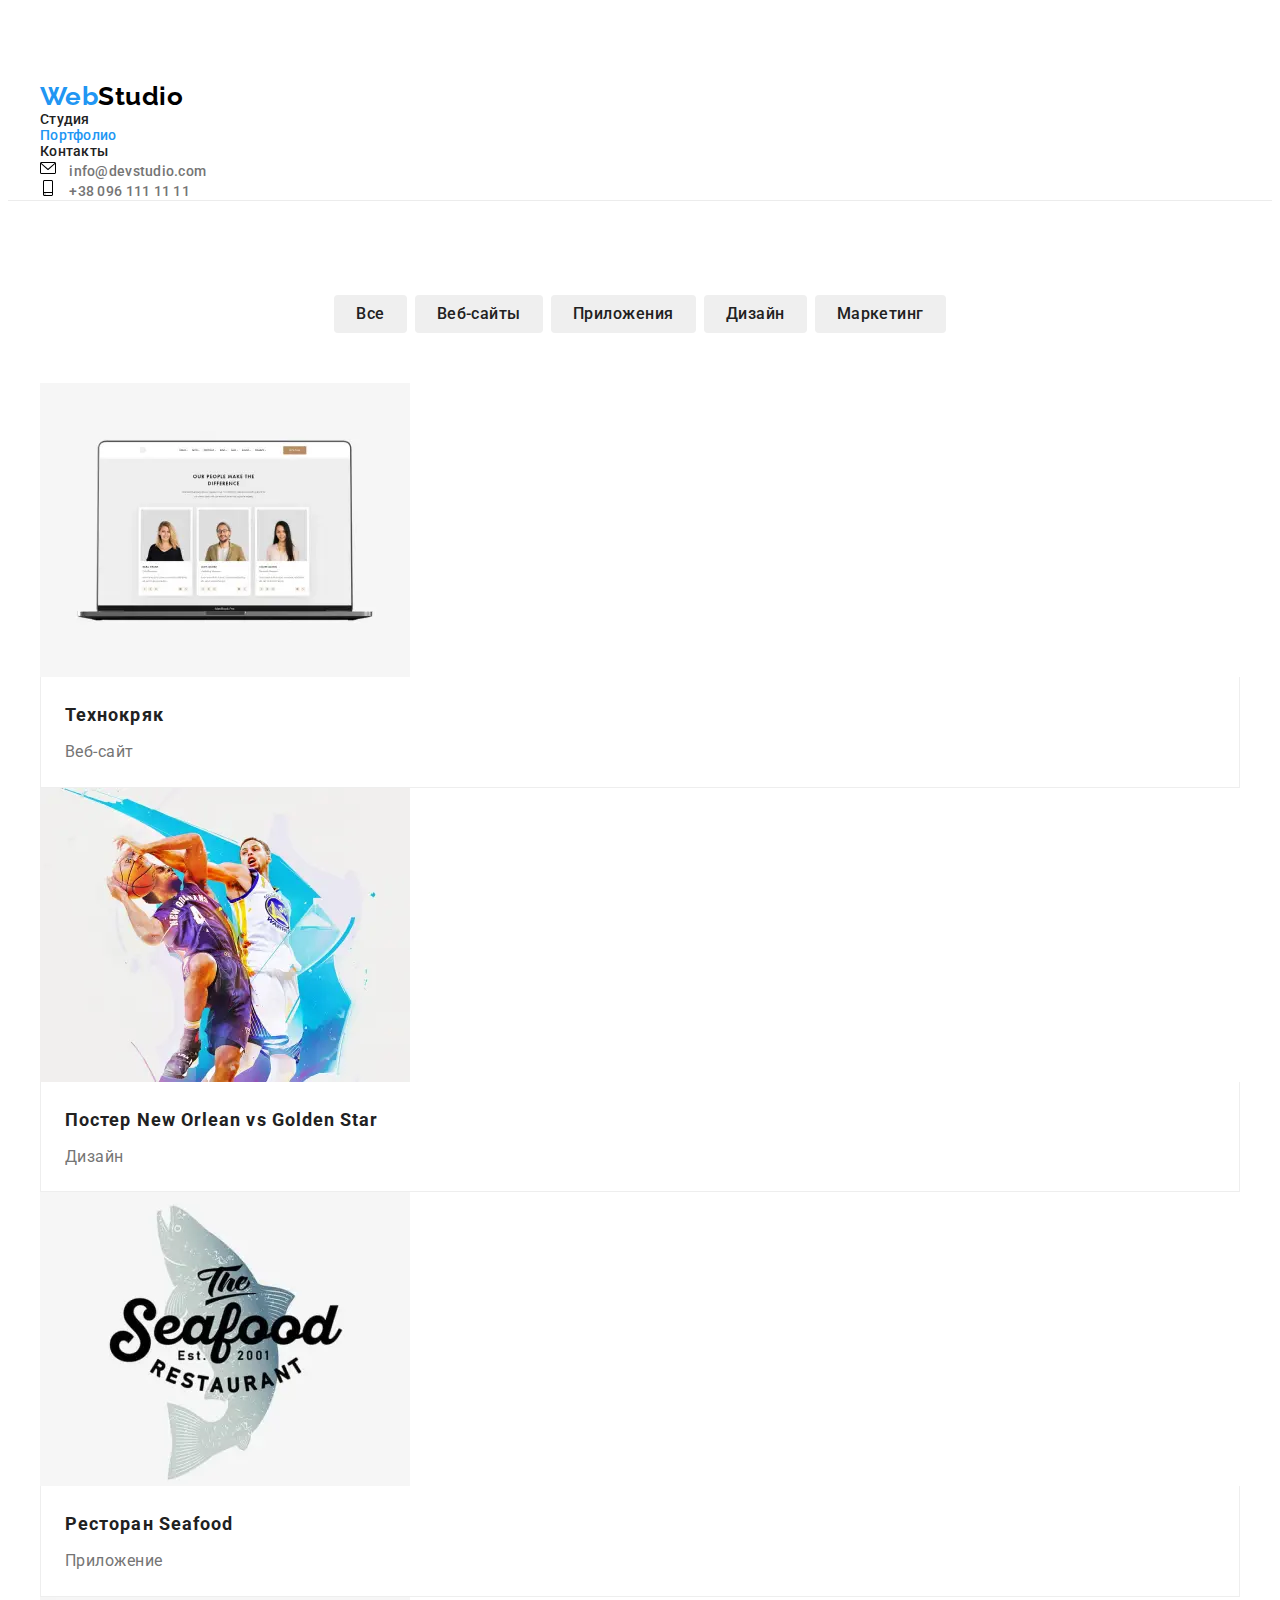
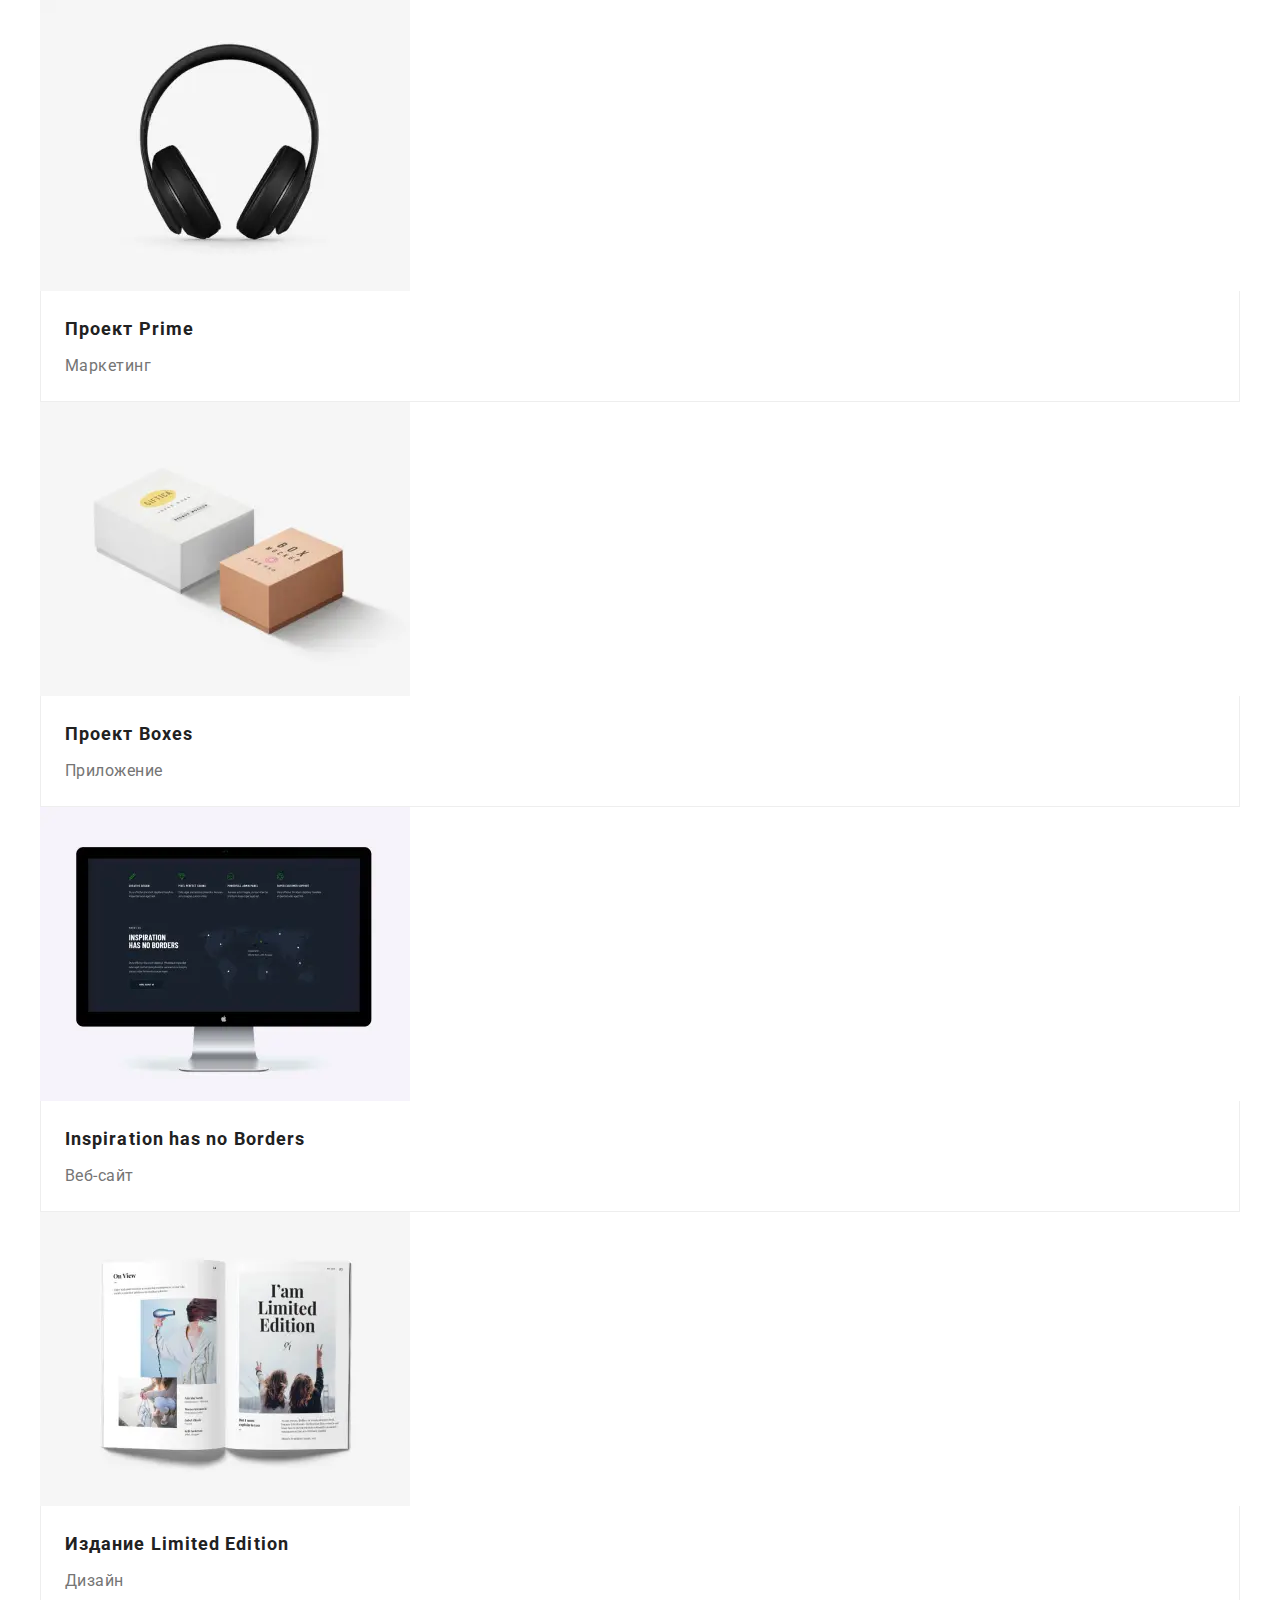
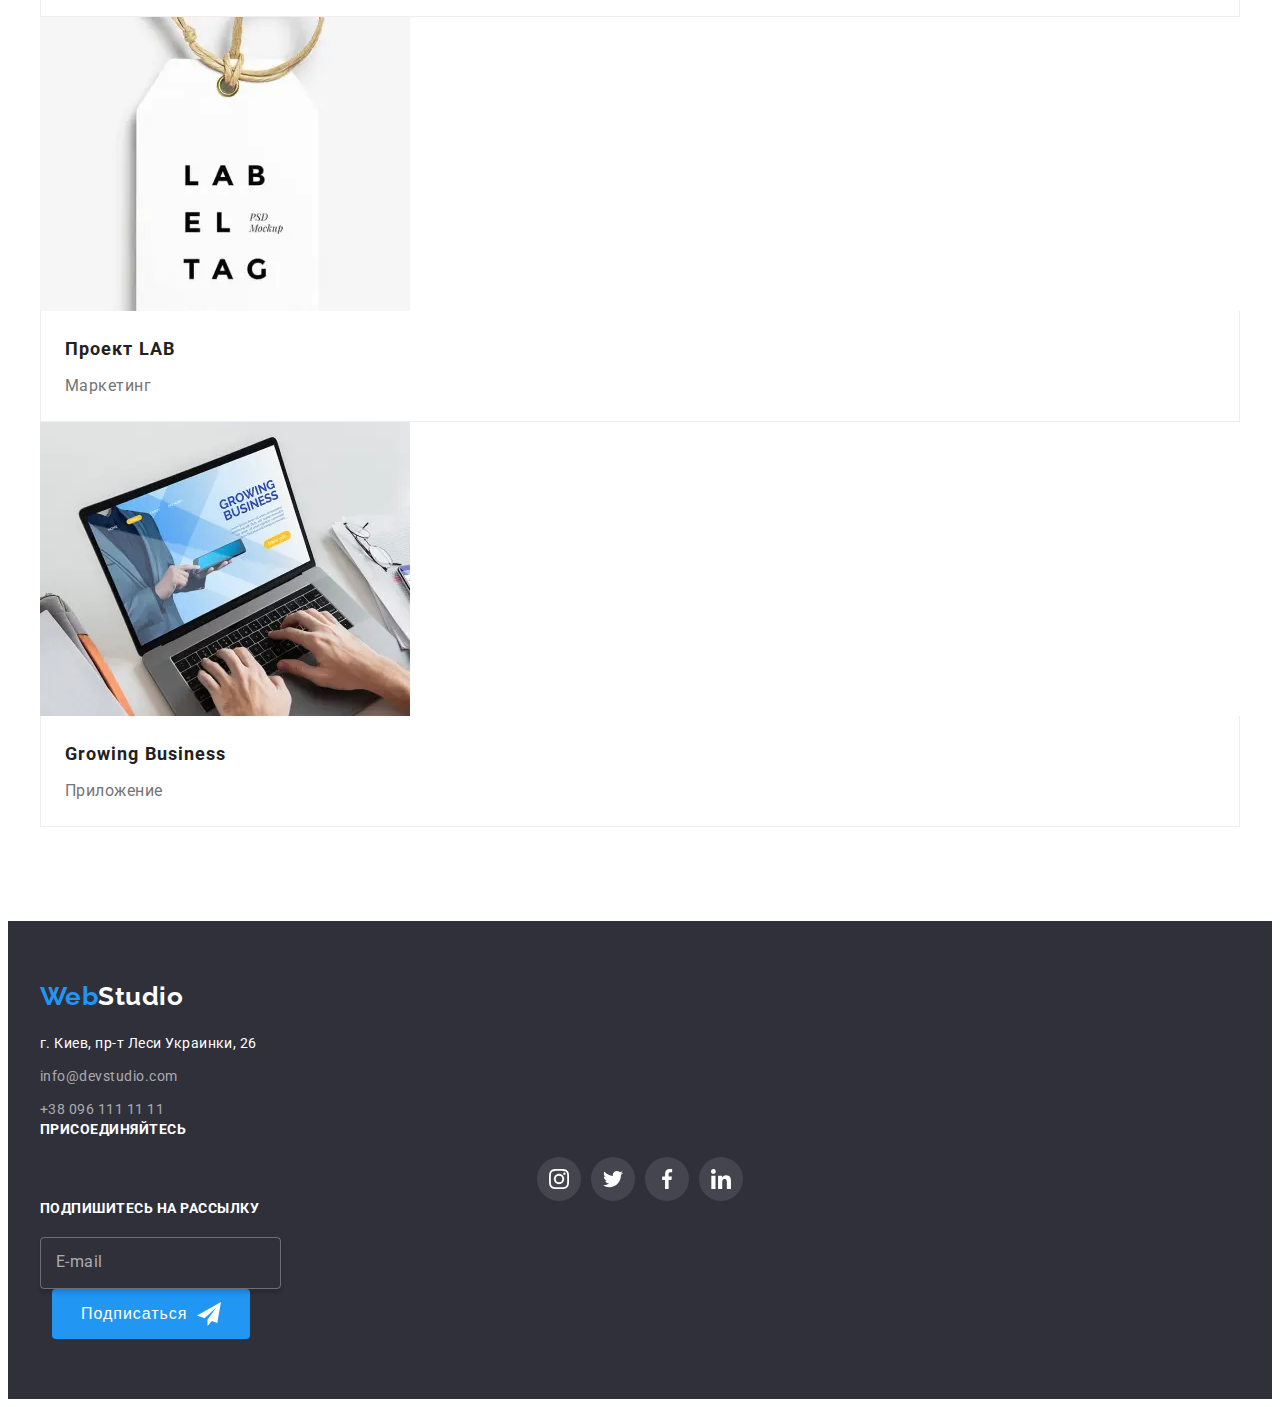
==== commit e726f699: "add mobil menu and style it" ====
--- a/portfolio.html
+++ b/portfolio.html
@@ -23,17 +23,21 @@
   <body>
     <!-- Шапка сайту -->
     <header class="page-header">
-      <div class="container page-header__container">
+    <div class="container page-header__container">
+      <a href="./index.html" class="logo logo--header">Web<span class="logo__label">Studio</span></a>
+      <button type="button" class="menu-btn">
+        <svg class="page-header__menu-icon js-open-menu" width="40" height="40">
+          <use href="./images/defs.svg#menu_40" class=""></use>
+        </svg>
+      </button>
+      <div class="wide-menu-container">
         <nav class="navigation">
-          <a href="./index.html" class="logo">Web<span class="logo__label">Studio</span></a>
           <ul class="navigation__list">
             <li class="navigation__item">
               <a href="./index.html" class="navigation__link">Студия</a>
             </li>
             <li class="navigation__item">
-              <a href="./portfolio.html" class="navigation__link navigation__link--current"
-                >Портфолио</a
-              >
+              <a href="./portfolio.html" class="navigation__link navigation__link--current">Портфолио</a>
             </li>
             <li class="navigation__item">
               <a href="" class="navigation__link">Контакты</a>
@@ -59,7 +63,44 @@
           </li>
         </ul>
       </div>
-    </header>
+      <div class="menu-container js-menu-container">
+        <button type="button" class="menu-btn js-close-menu">
+          <svg class="menu-container__menu-icon" width="40" height="40">
+            <use href="./images/defs.svg#close_40"></use>
+          </svg>
+        </button>
+        <ul class="menu-container__nav">
+          <li class="menu-container__item">
+            <a href="./index.html" class="menu-container__link">Студия</a>
+          </li>
+          <li class="menu-container__item">
+            <a href="./portfolio.html" class="menu-container__link">Портфолио</a>
+          </li>
+          <li class="menu-container__item">
+            <a href="" class="menu-container__link">Контакты</a>
+          </li>
+        </ul>
+        <ul class="menu-container__contacts">
+          <li class="menu-container__item">
+            <a href="tel:+380961111111" class="menu-container__tel">
+              +38 096 111 11 11
+            </a>
+          <li class="menu-container__item">
+            <a href="mailto:info@devstudio.com" class="menu-container__email">
+              info@devstudio.com
+            </a>
+          </li>
+          
+          </li>
+          <ul class="menu-container__social">
+            <li class="menu-container__social-item"><a href="" class="menu-container__social-link">Instagram</a></li>
+            <li class="menu-container__social-item"><a href="" class="menu-container__social-link">Twitter</a></li>
+            <li class="menu-container__social-item"><a href="" class="menu-container__social-link">Facebook</a></li>
+            <li class="menu-container__social-item"><a href="" class="menu-container__social-link">LinkedIn</a></li>
+          </ul>
+      </div>
+
+  </header>
 
     <!-- основний контент -->
     <main>
--- a/css/portfolio.min.css
+++ b/css/portfolio.min.css
@@ -1,2 +1,2 @@
-body{padding:0}h1,h2,h3,h4,h5,h6,p{margin-top:0;margin-bottom:0}img{display:block;max-width:100%}ul,ol{list-style:none;margin:0;padding:0}a{text-decoration:none}body{font-family:"Roboto", sans-serif;color:#757575;letter-spacing:0.03em}.container{max-width:1200px;margin:0 auto;padding-left:15px;padding-right:15px;-webkit-box-align:center;-ms-flex-align:center;align-items:center}@media (min-width: 480px){.container{max-width:480px}}@media (min-width: 768px){.container{max-width:768px}}@media (min-width: 1200px){.container{max-width:1200px}}.hiden{position:absolute;width:1px;height:1px;margin:-1px;padding:0;overflow:hidden;border:0;clip:rect(0 0 0 0)}.section{padding-top:94px;padding-bottom:94px}.title{font-size:36px;line-height:1.17;text-align:center;margin-bottom:50px;color:#212121}.page-header{width:100%;background-color:#fff;font-weight:500;font-size:14px;line-height:1.14;border-bottom:1px solid #ececec}.page-header__item:not(:last-child){margin-right:50px}.page-header__link{letter-spacing:0.02em;color:#757575;-webkit-transition:color 250ms cubic-bezier(0.4, 0, 0.2, 1),fill 250ms cubic-bezier(0.4, 0, 0.2, 1);transition:color 250ms cubic-bezier(0.4, 0, 0.2, 1),fill 250ms cubic-bezier(0.4, 0, 0.2, 1)}.page-header__link:hover,.page-header__link:focus{fill:#2196f3;color:#2196f3}.page-header__icon{margin-right:10px;width:16px;height:16px}.navigation__link{display:inline-block;letter-spacing:0.02em;color:#212121;-webkit-transition:color 250ms cubic-bezier(0.4, 0, 0.2, 1);transition:color 250ms cubic-bezier(0.4, 0, 0.2, 1)}.navigation__link:hover,.navigation__link:focus{color:#2196f3}.navigation__link--current{position:relative;color:#2196f3}.logo{font-family:Raleway;font-weight:700;font-size:26px;line-height:1.19;color:#2196f3;margin-right:93px}.logo__label{color:#000000}.logo__label--footer{color:#fff}.filter{display:-webkit-box;display:-ms-flexbox;display:flex;-ms-flex-wrap:wrap;flex-wrap:wrap;-webkit-box-pack:center;-ms-flex-pack:center;justify-content:center;margin-bottom:50px}.filter__item:not(:last-child){margin-right:8px}.filter__btn{padding:6px 22px;border-radius:4px;border:none;font-weight:500;font-size:16px;line-height:1.62;text-align:center;font-family:inherit;letter-spacing:inherit;cursor:pointer;color:#212121;-webkit-transition:background-color 250ms cubic-bezier(0.4, 0, 0.2, 1),color 250ms cubic-bezier(0.4, 0, 0.2, 1),-webkit-box-shadow 250ms cubic-bezier(0.4, 0, 0.2, 1);transition:background-color 250ms cubic-bezier(0.4, 0, 0.2, 1),color 250ms cubic-bezier(0.4, 0, 0.2, 1),-webkit-box-shadow 250ms cubic-bezier(0.4, 0, 0.2, 1);transition:box-shadow 250ms cubic-bezier(0.4, 0, 0.2, 1),background-color 250ms cubic-bezier(0.4, 0, 0.2, 1),color 250ms cubic-bezier(0.4, 0, 0.2, 1);transition:box-shadow 250ms cubic-bezier(0.4, 0, 0.2, 1),background-color 250ms cubic-bezier(0.4, 0, 0.2, 1),color 250ms cubic-bezier(0.4, 0, 0.2, 1),-webkit-box-shadow 250ms cubic-bezier(0.4, 0, 0.2, 1)}.filter__btn:hover,.filter__btn:focus{-webkit-box-shadow:0px 3px 1px rgba(0,0,0,0.1),0px 1px 2px rgba(0,0,0,0.08),0px 2px 2px rgba(0,0,0,0.12);box-shadow:0px 3px 1px rgba(0,0,0,0.1),0px 1px 2px rgba(0,0,0,0.08),0px 2px 2px rgba(0,0,0,0.12);color:#fff;background-color:#2196f3}.projects-list__item{-webkit-transition:-webkit-box-shadow 250ms cubic-bezier(0.4, 0, 0.2, 1);transition:-webkit-box-shadow 250ms cubic-bezier(0.4, 0, 0.2, 1);transition:box-shadow 250ms cubic-bezier(0.4, 0, 0.2, 1);transition:box-shadow 250ms cubic-bezier(0.4, 0, 0.2, 1), -webkit-box-shadow 250ms cubic-bezier(0.4, 0, 0.2, 1)}.projects-list__item:hover{-webkit-box-shadow:0px 1px 1px rgba(0,0,0,0.12),0px 4px 4px rgba(0,0,0,0.06),1px 4px 6px rgba(0,0,0,0.16);box-shadow:0px 1px 1px rgba(0,0,0,0.12),0px 4px 4px rgba(0,0,0,0.06),1px 4px 6px rgba(0,0,0,0.16)}.projects-list__link{color:inherit}.projects-list__thumb{position:relative;overflow:hidden}.projects-list__description{position:absolute;top:0;width:100%;height:100%;-webkit-transform:translateY(100%);transform:translateY(100%);-webkit-transition:-webkit-transform 250ms cubic-bezier(0.4, 0, 0.2, 1);transition:-webkit-transform 250ms cubic-bezier(0.4, 0, 0.2, 1);transition:transform 250ms cubic-bezier(0.4, 0, 0.2, 1);transition:transform 250ms cubic-bezier(0.4, 0, 0.2, 1), -webkit-transform 250ms cubic-bezier(0.4, 0, 0.2, 1);display:-webkit-box;display:-ms-flexbox;display:flex;-webkit-box-pack:center;-ms-flex-pack:center;justify-content:center;-webkit-box-align:center;-ms-flex-align:center;align-items:center;padding:24px;background-color:rgba(33,150,243,0.9);font-size:18px;line-height:1.56;color:#fff}.projects-list__item:hover .projects-list__description{-webkit-transform:translateY(0);transform:translateY(0)}.projects-list__text{color:#fff}.projects-list__branch{font-size:16px;line-height:1.87}.projects-list__content{padding:20px 24px;border-bottom:1px solid #eeeeee;border-left:1px solid #eeeeee;border-right:1px solid #eeeeee}.projects-list__name{font-size:18px;line-height:2;letter-spacing:0.06em;margin-bottom:4px;color:#212121}.social-list{display:-webkit-box;display:-ms-flexbox;display:flex;-webkit-box-pack:center;-ms-flex-pack:center;justify-content:center;margin-top:16px}.social-list__item:not(:last-child){margin-right:10px}.social-list__item:hover .social-list__link,.social-list__item:hover .social-list__link--team,.social-list__item:hover .social-list__link--footer,.social-list__item:focus .social-list__link,.social-list__item:focus .social-list__link--team,.social-list__item:focus .social-list__link--footer{-webkit-transform:rotateY(1turn);transform:rotateY(1turn)}.social-list__link:hover,.social-list__link--team:hover,.social-list__link--footer:hover,.social-list__link:focus,.social-list__link--team:focus,.social-list__link--footer:focus{background-color:#2196f3;fill:#fff}.social-list__icon{display:block;width:20px;height:20px}.social-list__link,.social-list__link--team,.social-list__link--footer{display:-webkit-box;display:-ms-flexbox;display:flex;border-radius:50%;height:44px;width:44px;-webkit-box-align:center;-ms-flex-align:center;align-items:center;-webkit-box-pack:center;-ms-flex-pack:center;justify-content:center;-webkit-transition:background-color 250ms cubic-bezier(0.4, 0, 0.2, 1),fill 250ms cubic-bezier(0.4, 0, 0.2, 1),-webkit-transform 500ms cubic-bezier(0.4, 0, 0.2, 1);transition:background-color 250ms cubic-bezier(0.4, 0, 0.2, 1),fill 250ms cubic-bezier(0.4, 0, 0.2, 1),-webkit-transform 500ms cubic-bezier(0.4, 0, 0.2, 1);transition:background-color 250ms cubic-bezier(0.4, 0, 0.2, 1),fill 250ms cubic-bezier(0.4, 0, 0.2, 1),transform 500ms cubic-bezier(0.4, 0, 0.2, 1);transition:background-color 250ms cubic-bezier(0.4, 0, 0.2, 1),fill 250ms cubic-bezier(0.4, 0, 0.2, 1),transform 500ms cubic-bezier(0.4, 0, 0.2, 1),-webkit-transform 500ms cubic-bezier(0.4, 0, 0.2, 1)}.social-list__link--team{fill:#afb1b8}.social-list__link--footer{fill:#fff;background-color:rgba(255,255,255,0.1)}.page-footer{background-color:#2f303a;padding-top:60px;padding-bottom:60px}.page-footer__title{font-size:14px;line-height:1.14;text-transform:uppercase;color:#fff;margin-bottom:20px}.page-footer__right{-webkit-box-flex:1;-ms-flex-positive:1;flex-grow:1}.page-footer__label{-webkit-box-flex:1;-ms-flex-positive:1;flex-grow:1;position:relative;-ms-flex-preferred-size:auto;flex-basis:auto}.page-footer__label-text{position:absolute;top:15px;left:16px;-webkit-transform:translateX(0);transform:translateX(0);font-size:16px;line-height:1.25;color:rgba(255,255,255,0.6)}.page-footer__input{display:block;padding:15px 16px;-webkit-box-flex:1;-ms-flex-positive:1;flex-grow:1;border:1px solid rgba(255,255,255,0.3);-webkit-box-shadow:0px 4px 4px rgba(0,0,0,0.15);box-shadow:0px 4px 4px rgba(0,0,0,0.15);border-radius:4px;background-color:transparent;font-size:16px;line-height:1.25;color:#fff}.page-footer__input:not(:placeholder-shown)+.footer-label-text{-webkit-transform:translateX(-79px);transform:translateX(-79px)}.page-footer__btn{padding:10px 29px;margin-left:12px;border:none;border-radius:4px;font-size:16px;line-height:1.87;display:-webkit-box;display:-ms-flexbox;display:flex;-webkit-box-align:center;-ms-flex-align:center;align-items:center;text-align:center;letter-spacing:0.06em;color:#ffffff;background-color:#2196f3;-webkit-transition:background-color 250ms cubic-bezier(0.4, 0, 0.2, 1);transition:background-color 250ms cubic-bezier(0.4, 0, 0.2, 1)}.page-footer__btn:hover,.page-footer__btn:focus{background-color:#188ce8}.page-footer__icon{width:24px;height:24px;margin-left:10px;fill:#ffffff}.address{margin-top:20px;font-style:normal;font-size:14px;line-height:1.71;color:#fff}.address__item:not(:last-child){margin-bottom:9px}.address__link{font-style:normal;color:rgba(255,255,255,0.6);-webkit-transition:color 250ms cubic-bezier(0.4, 0, 0.2, 1);transition:color 250ms cubic-bezier(0.4, 0, 0.2, 1)}
+body{padding:0}h1,h2,h3,h4,h5,h6,p{margin-top:0;margin-bottom:0}img{display:block;max-width:100%}ul,ol{list-style:none;margin:0;padding:0}a{text-decoration:none}body{font-family:"Roboto", sans-serif;color:#757575;letter-spacing:0.03em;margin-top:81px}@media (max-width: 767px){body{margin-top:60px}}.container{max-width:1200px;margin:0 auto;padding-left:15px;padding-right:15px;-webkit-box-align:center;-ms-flex-align:center;align-items:center}@media (min-width: 480px){.container{max-width:480px}}@media (min-width: 768px){.container{max-width:768px}}@media (min-width: 1200px){.container{max-width:1200px}}.hiden{position:absolute;width:1px;height:1px;margin:-1px;padding:0;overflow:hidden;border:0;clip:rect(0 0 0 0)}.section{padding-top:94px;padding-bottom:94px}.title{font-size:36px;line-height:1.17;text-align:center;margin-bottom:50px;color:#212121}.page-header{width:100%;background-color:#fff;font-weight:500;font-size:14px;line-height:1.14;border-bottom:1px solid #ececec}@media (max-width: 767px){.page-header .wide-menu-container{display:none}}.page-header__item:not(:last-child){margin-right:50px}.page-header__link{letter-spacing:0.02em;color:#757575;-webkit-transition:color 250ms cubic-bezier(0.4, 0, 0.2, 1),fill 250ms cubic-bezier(0.4, 0, 0.2, 1);transition:color 250ms cubic-bezier(0.4, 0, 0.2, 1),fill 250ms cubic-bezier(0.4, 0, 0.2, 1)}.page-header__link:hover,.page-header__link:focus{fill:#2196f3;color:#2196f3}.page-header__icon{margin-right:10px;width:16px;height:16px}@media (max-width: 767px){.page-header__mobil-menu{position:fixed;top:0;left:0;width:100vw;height:100vh;-webkit-transform:translateX(-100%);transform:translateX(-100%);-webkit-transition:-webkit-transform 250ms cubic-bezier(0.4, 0, 0.2, 1);transition:-webkit-transform 250ms cubic-bezier(0.4, 0, 0.2, 1);transition:transform 250ms cubic-bezier(0.4, 0, 0.2, 1);transition:transform 250ms cubic-bezier(0.4, 0, 0.2, 1), -webkit-transform 250ms cubic-bezier(0.4, 0, 0.2, 1)}.page-header__mobil-menu .is-open{-webkit-transform:translateX(0);transform:translateX(0)}}.page-header__menu-icon{fill:currentColor}.page-header__menu-icon .is-hidden{display:none}.menu-btn{position:absolute;top:10px;right:15px;border:none;background-color:#fff;cursor:pointer;-webkit-transition:color 250ms cubic-bezier(0.4, 0, 0.2, 1);transition:color 250ms cubic-bezier(0.4, 0, 0.2, 1)}@media (min-width: 767px){.menu-btn{display:none}}.menu-btn:hover,.menu-btn:focus{outline:none;color:#2196f3}.menu-container{display:-webkit-box;display:-ms-flexbox;display:flex;-webkit-box-orient:vertical;-webkit-box-direction:normal;-ms-flex-direction:column;flex-direction:column;position:fixed;top:0;left:0;width:100vw;height:100vh;background-color:#fff;padding:48px 40px;-webkit-transform:translateX(-100%);transform:translateX(-100%);-webkit-transition:-webkit-transform 250ms cubic-bezier(0.4, 0, 0.2, 1);transition:-webkit-transform 250ms cubic-bezier(0.4, 0, 0.2, 1);transition:transform 250ms cubic-bezier(0.4, 0, 0.2, 1);transition:transform 250ms cubic-bezier(0.4, 0, 0.2, 1), -webkit-transform 250ms cubic-bezier(0.4, 0, 0.2, 1)}.menu-container.is-open{-webkit-transform:translateX(0);transform:translateX(0)}.menu-container__item:not(:last-child){margin-bottom:32px;-webkit-transition:-webkit-transform 250ms cubic-bezier(0.4, 0, 0.2, 1);transition:-webkit-transform 250ms cubic-bezier(0.4, 0, 0.2, 1);transition:transform 250ms cubic-bezier(0.4, 0, 0.2, 1);transition:transform 250ms cubic-bezier(0.4, 0, 0.2, 1), -webkit-transform 250ms cubic-bezier(0.4, 0, 0.2, 1)}.menu-container__item:not(:last-child):focus-within ~ .menu-container__item{-webkit-transform:translateY(5px);transform:translateY(5px)}.menu-container__menu-icon{fill:currentColor}.menu-container__nav{-webkit-box-flex:1;-ms-flex-positive:1;flex-grow:1}.menu-container__social{display:-webkit-box;display:-ms-flexbox;display:flex}.menu-container__social-item{-webkit-box-align:start;-ms-flex-align:start;align-items:flex-start}.menu-container__social-item::after{content:" ";display:inline-block;margin-left:10px;width:1px;height:22px;-webkit-transform:translateY(5px);transform:translateY(5px)}.menu-container__social-item:not(:last-child){margin-right:10px}.menu-container__social-item:not(:last-child)::after{background-color:rgba(33,33,33,0.2)}.menu-container__social-link{font-weight:500;font-size:18px;line-height:1.22;letter-spacing:0.02em;color:#2196f3}.menu-container__link{font-weight:500;font-size:40px;line-height:1.18;letter-spacing:0.02em;color:#212121}.menu-container__link:hover,.menu-container__link:focus{color:#2196f3}.menu-container__tel{font-weight:500;font-size:34px;line-height:1.18;letter-spacing:0.02em;color:#2196f3}.menu-container__email{font-weight:500;font-size:24px;line-height:1.17;letter-spacing:0.02em;color:#757575}.navigation__link{display:inline-block;letter-spacing:0.02em;color:#212121;-webkit-transition:color 250ms cubic-bezier(0.4, 0, 0.2, 1);transition:color 250ms cubic-bezier(0.4, 0, 0.2, 1)}.navigation__link:hover,.navigation__link:focus{color:#2196f3}.navigation__link--current{position:relative;color:#2196f3}.logo{font-family:Raleway;font-weight:700;font-size:26px;line-height:1.19;color:#2196f3;margin-right:93px}@media (max-width: 767px){.logo--header{position:absolute;top:16px;left:15px}}.logo__label{color:#000000}.logo__label--footer{color:#fff}.filter{display:-webkit-box;display:-ms-flexbox;display:flex;-ms-flex-wrap:wrap;flex-wrap:wrap;-webkit-box-pack:center;-ms-flex-pack:center;justify-content:center;margin-bottom:50px}.filter__item:not(:last-child){margin-right:8px}.filter__btn{padding:6px 22px;border-radius:4px;border:none;font-weight:500;font-size:16px;line-height:1.62;text-align:center;font-family:inherit;letter-spacing:inherit;cursor:pointer;color:#212121;-webkit-transition:background-color 250ms cubic-bezier(0.4, 0, 0.2, 1),color 250ms cubic-bezier(0.4, 0, 0.2, 1),-webkit-box-shadow 250ms cubic-bezier(0.4, 0, 0.2, 1);transition:background-color 250ms cubic-bezier(0.4, 0, 0.2, 1),color 250ms cubic-bezier(0.4, 0, 0.2, 1),-webkit-box-shadow 250ms cubic-bezier(0.4, 0, 0.2, 1);transition:box-shadow 250ms cubic-bezier(0.4, 0, 0.2, 1),background-color 250ms cubic-bezier(0.4, 0, 0.2, 1),color 250ms cubic-bezier(0.4, 0, 0.2, 1);transition:box-shadow 250ms cubic-bezier(0.4, 0, 0.2, 1),background-color 250ms cubic-bezier(0.4, 0, 0.2, 1),color 250ms cubic-bezier(0.4, 0, 0.2, 1),-webkit-box-shadow 250ms cubic-bezier(0.4, 0, 0.2, 1)}.filter__btn:hover,.filter__btn:focus{-webkit-box-shadow:0px 3px 1px rgba(0,0,0,0.1),0px 1px 2px rgba(0,0,0,0.08),0px 2px 2px rgba(0,0,0,0.12);box-shadow:0px 3px 1px rgba(0,0,0,0.1),0px 1px 2px rgba(0,0,0,0.08),0px 2px 2px rgba(0,0,0,0.12);color:#fff;background-color:#2196f3}.projects-list__item{-webkit-transition:-webkit-box-shadow 250ms cubic-bezier(0.4, 0, 0.2, 1);transition:-webkit-box-shadow 250ms cubic-bezier(0.4, 0, 0.2, 1);transition:box-shadow 250ms cubic-bezier(0.4, 0, 0.2, 1);transition:box-shadow 250ms cubic-bezier(0.4, 0, 0.2, 1), -webkit-box-shadow 250ms cubic-bezier(0.4, 0, 0.2, 1)}.projects-list__item:hover{-webkit-box-shadow:0px 1px 1px rgba(0,0,0,0.12),0px 4px 4px rgba(0,0,0,0.06),1px 4px 6px rgba(0,0,0,0.16);box-shadow:0px 1px 1px rgba(0,0,0,0.12),0px 4px 4px rgba(0,0,0,0.06),1px 4px 6px rgba(0,0,0,0.16)}.projects-list__link{color:inherit}.projects-list__thumb{position:relative;overflow:hidden}.projects-list__description{position:absolute;top:0;width:100%;height:100%;-webkit-transform:translateY(100%);transform:translateY(100%);-webkit-transition:-webkit-transform 250ms cubic-bezier(0.4, 0, 0.2, 1);transition:-webkit-transform 250ms cubic-bezier(0.4, 0, 0.2, 1);transition:transform 250ms cubic-bezier(0.4, 0, 0.2, 1);transition:transform 250ms cubic-bezier(0.4, 0, 0.2, 1), -webkit-transform 250ms cubic-bezier(0.4, 0, 0.2, 1);display:-webkit-box;display:-ms-flexbox;display:flex;-webkit-box-pack:center;-ms-flex-pack:center;justify-content:center;-webkit-box-align:center;-ms-flex-align:center;align-items:center;padding:24px;background-color:rgba(33,150,243,0.9);font-size:18px;line-height:1.56;color:#fff}.projects-list__item:hover .projects-list__description{-webkit-transform:translateY(0);transform:translateY(0)}.projects-list__text{color:#fff}.projects-list__branch{font-size:16px;line-height:1.87}.projects-list__content{padding:20px 24px;border-bottom:1px solid #eeeeee;border-left:1px solid #eeeeee;border-right:1px solid #eeeeee}.projects-list__name{font-size:18px;line-height:2;letter-spacing:0.06em;margin-bottom:4px;color:#212121}.social-list{display:-webkit-box;display:-ms-flexbox;display:flex;-webkit-box-pack:center;-ms-flex-pack:center;justify-content:center;margin-top:16px}.social-list__item:not(:last-child){margin-right:10px}.social-list__item:hover .social-list__link,.social-list__item:hover .social-list__link--team,.social-list__item:hover .social-list__link--footer,.social-list__item:focus .social-list__link,.social-list__item:focus .social-list__link--team,.social-list__item:focus .social-list__link--footer{-webkit-transform:rotateY(1turn);transform:rotateY(1turn)}.social-list__link:hover,.social-list__link--team:hover,.social-list__link--footer:hover,.social-list__link:focus,.social-list__link--team:focus,.social-list__link--footer:focus{background-color:#2196f3;fill:#fff}.social-list__icon{display:block;width:20px;height:20px}.social-list__link,.social-list__link--team,.social-list__link--footer{display:-webkit-box;display:-ms-flexbox;display:flex;border-radius:50%;height:44px;width:44px;-webkit-box-align:center;-ms-flex-align:center;align-items:center;-webkit-box-pack:center;-ms-flex-pack:center;justify-content:center;-webkit-transition:background-color 250ms cubic-bezier(0.4, 0, 0.2, 1),fill 250ms cubic-bezier(0.4, 0, 0.2, 1),-webkit-transform 500ms cubic-bezier(0.4, 0, 0.2, 1);transition:background-color 250ms cubic-bezier(0.4, 0, 0.2, 1),fill 250ms cubic-bezier(0.4, 0, 0.2, 1),-webkit-transform 500ms cubic-bezier(0.4, 0, 0.2, 1);transition:background-color 250ms cubic-bezier(0.4, 0, 0.2, 1),fill 250ms cubic-bezier(0.4, 0, 0.2, 1),transform 500ms cubic-bezier(0.4, 0, 0.2, 1);transition:background-color 250ms cubic-bezier(0.4, 0, 0.2, 1),fill 250ms cubic-bezier(0.4, 0, 0.2, 1),transform 500ms cubic-bezier(0.4, 0, 0.2, 1),-webkit-transform 500ms cubic-bezier(0.4, 0, 0.2, 1)}.social-list__link--team{fill:#afb1b8}.social-list__link--footer{fill:#fff;background-color:rgba(255,255,255,0.1)}.page-footer{background-color:#2f303a;padding-top:60px;padding-bottom:60px}.page-footer__title{font-size:14px;line-height:1.14;text-transform:uppercase;color:#fff;margin-bottom:20px}.page-footer__right{-webkit-box-flex:1;-ms-flex-positive:1;flex-grow:1}.page-footer__label{-webkit-box-flex:1;-ms-flex-positive:1;flex-grow:1;position:relative;-ms-flex-preferred-size:auto;flex-basis:auto}.page-footer__label-text{position:absolute;top:15px;left:16px;-webkit-transform:translateX(0);transform:translateX(0);font-size:16px;line-height:1.25;color:rgba(255,255,255,0.6)}.page-footer__input{display:block;padding:15px 16px;-webkit-box-flex:1;-ms-flex-positive:1;flex-grow:1;border:1px solid rgba(255,255,255,0.3);-webkit-box-shadow:0px 4px 4px rgba(0,0,0,0.15);box-shadow:0px 4px 4px rgba(0,0,0,0.15);border-radius:4px;background-color:transparent;font-size:16px;line-height:1.25;color:#fff}.page-footer__input:not(:placeholder-shown)+.footer-label-text{-webkit-transform:translateX(-79px);transform:translateX(-79px)}.page-footer__btn{padding:10px 29px;margin-left:12px;border:none;border-radius:4px;font-size:16px;line-height:1.87;display:-webkit-box;display:-ms-flexbox;display:flex;-webkit-box-align:center;-ms-flex-align:center;align-items:center;text-align:center;letter-spacing:0.06em;color:#ffffff;background-color:#2196f3;-webkit-transition:background-color 250ms cubic-bezier(0.4, 0, 0.2, 1);transition:background-color 250ms cubic-bezier(0.4, 0, 0.2, 1)}.page-footer__btn:hover,.page-footer__btn:focus{background-color:#188ce8}.page-footer__icon{width:24px;height:24px;margin-left:10px;fill:#ffffff}.address{margin-top:20px;font-style:normal;font-size:14px;line-height:1.71;color:#fff}.address__item:not(:last-child){margin-bottom:9px}.address__link{font-style:normal;color:rgba(255,255,255,0.6);-webkit-transition:color 250ms cubic-bezier(0.4, 0, 0.2, 1);transition:color 250ms cubic-bezier(0.4, 0, 0.2, 1)}
 /*# sourceMappingURL=portfolio.min.css.map */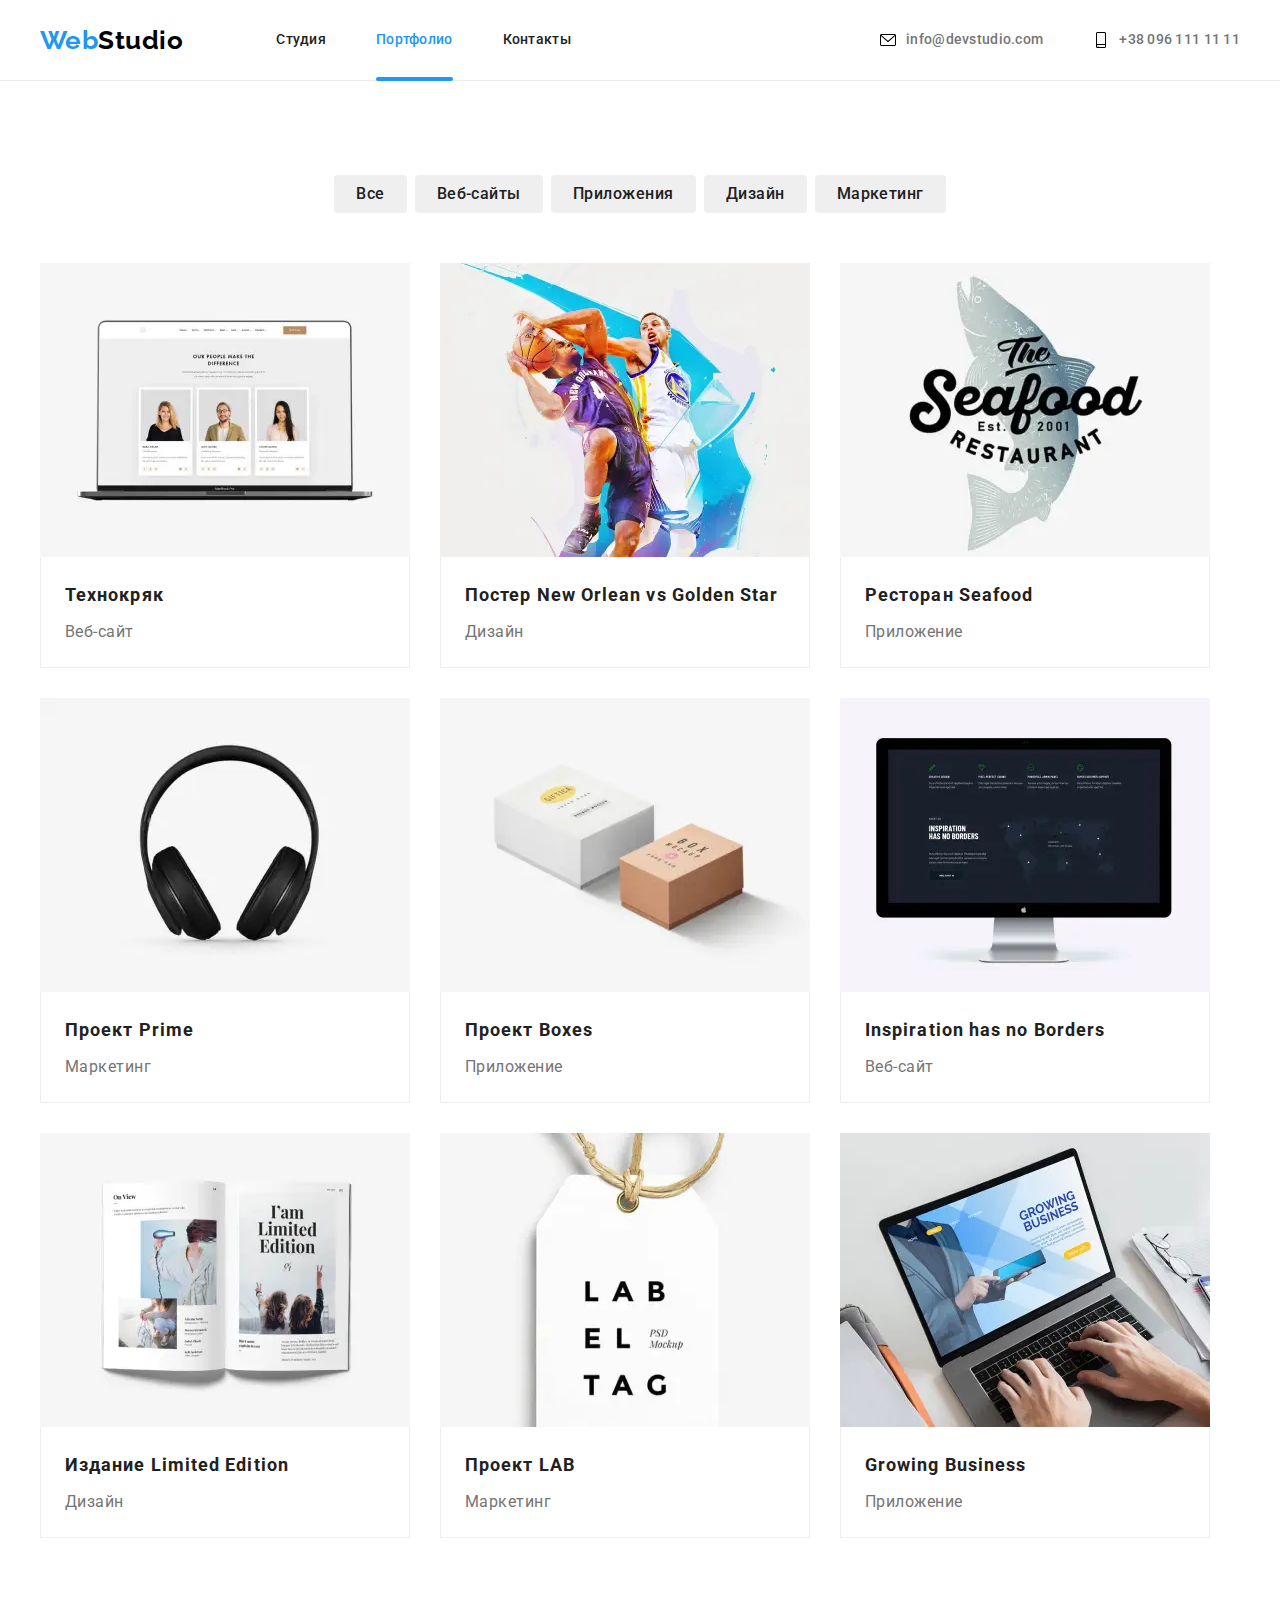
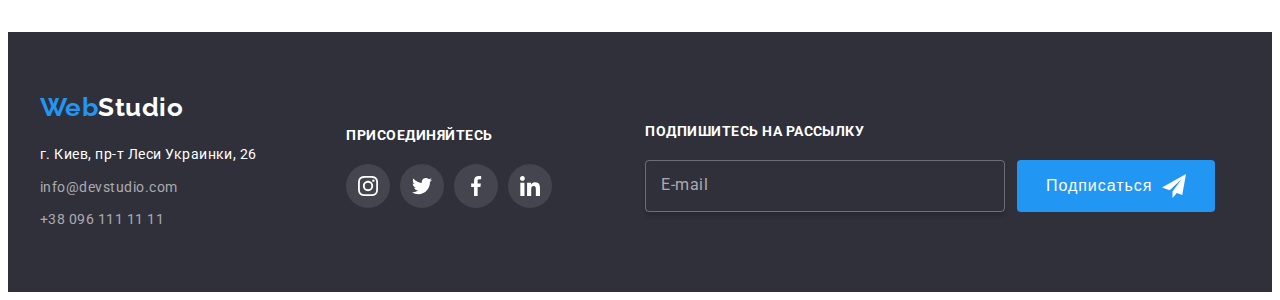
==== commit f876d5b2: "all sections made responcive" ====
--- a/portfolio.html
+++ b/portfolio.html
@@ -707,5 +707,8 @@
         </div>
       </div>
     </footer>
+
+    
+  <script src="./js/mobile-menu.js"></script>
   </body>
 </html>
--- a/css/portfolio.min.css
+++ b/css/portfolio.min.css
@@ -1,2 +1,2 @@
-body{padding:0}h1,h2,h3,h4,h5,h6,p{margin-top:0;margin-bottom:0}img{display:block;max-width:100%}ul,ol{list-style:none;margin:0;padding:0}a{text-decoration:none}body{font-family:"Roboto", sans-serif;color:#757575;letter-spacing:0.03em;margin-top:81px}@media (max-width: 767px){body{margin-top:60px}}.container{max-width:1200px;margin:0 auto;padding-left:15px;padding-right:15px;-webkit-box-align:center;-ms-flex-align:center;align-items:center}@media (min-width: 480px){.container{max-width:480px}}@media (min-width: 768px){.container{max-width:768px}}@media (min-width: 1200px){.container{max-width:1200px}}.hiden{position:absolute;width:1px;height:1px;margin:-1px;padding:0;overflow:hidden;border:0;clip:rect(0 0 0 0)}.section{padding-top:94px;padding-bottom:94px}.title{font-size:36px;line-height:1.17;text-align:center;margin-bottom:50px;color:#212121}.page-header{width:100%;background-color:#fff;font-weight:500;font-size:14px;line-height:1.14;border-bottom:1px solid #ececec}@media (max-width: 767px){.page-header .wide-menu-container{display:none}}.page-header__item:not(:last-child){margin-right:50px}.page-header__link{letter-spacing:0.02em;color:#757575;-webkit-transition:color 250ms cubic-bezier(0.4, 0, 0.2, 1),fill 250ms cubic-bezier(0.4, 0, 0.2, 1);transition:color 250ms cubic-bezier(0.4, 0, 0.2, 1),fill 250ms cubic-bezier(0.4, 0, 0.2, 1)}.page-header__link:hover,.page-header__link:focus{fill:#2196f3;color:#2196f3}.page-header__icon{margin-right:10px;width:16px;height:16px}@media (max-width: 767px){.page-header__mobil-menu{position:fixed;top:0;left:0;width:100vw;height:100vh;-webkit-transform:translateX(-100%);transform:translateX(-100%);-webkit-transition:-webkit-transform 250ms cubic-bezier(0.4, 0, 0.2, 1);transition:-webkit-transform 250ms cubic-bezier(0.4, 0, 0.2, 1);transition:transform 250ms cubic-bezier(0.4, 0, 0.2, 1);transition:transform 250ms cubic-bezier(0.4, 0, 0.2, 1), -webkit-transform 250ms cubic-bezier(0.4, 0, 0.2, 1)}.page-header__mobil-menu .is-open{-webkit-transform:translateX(0);transform:translateX(0)}}.page-header__menu-icon{fill:currentColor}.page-header__menu-icon .is-hidden{display:none}.menu-btn{position:absolute;top:10px;right:15px;border:none;background-color:#fff;cursor:pointer;-webkit-transition:color 250ms cubic-bezier(0.4, 0, 0.2, 1);transition:color 250ms cubic-bezier(0.4, 0, 0.2, 1)}@media (min-width: 767px){.menu-btn{display:none}}.menu-btn:hover,.menu-btn:focus{outline:none;color:#2196f3}.menu-container{display:-webkit-box;display:-ms-flexbox;display:flex;-webkit-box-orient:vertical;-webkit-box-direction:normal;-ms-flex-direction:column;flex-direction:column;position:fixed;top:0;left:0;width:100vw;height:100vh;background-color:#fff;padding:48px 40px;-webkit-transform:translateX(-100%);transform:translateX(-100%);-webkit-transition:-webkit-transform 250ms cubic-bezier(0.4, 0, 0.2, 1);transition:-webkit-transform 250ms cubic-bezier(0.4, 0, 0.2, 1);transition:transform 250ms cubic-bezier(0.4, 0, 0.2, 1);transition:transform 250ms cubic-bezier(0.4, 0, 0.2, 1), -webkit-transform 250ms cubic-bezier(0.4, 0, 0.2, 1)}.menu-container.is-open{-webkit-transform:translateX(0);transform:translateX(0)}.menu-container__item:not(:last-child){margin-bottom:32px;-webkit-transition:-webkit-transform 250ms cubic-bezier(0.4, 0, 0.2, 1);transition:-webkit-transform 250ms cubic-bezier(0.4, 0, 0.2, 1);transition:transform 250ms cubic-bezier(0.4, 0, 0.2, 1);transition:transform 250ms cubic-bezier(0.4, 0, 0.2, 1), -webkit-transform 250ms cubic-bezier(0.4, 0, 0.2, 1)}.menu-container__item:not(:last-child):focus-within ~ .menu-container__item{-webkit-transform:translateY(5px);transform:translateY(5px)}.menu-container__menu-icon{fill:currentColor}.menu-container__nav{-webkit-box-flex:1;-ms-flex-positive:1;flex-grow:1}.menu-container__social{display:-webkit-box;display:-ms-flexbox;display:flex}.menu-container__social-item{-webkit-box-align:start;-ms-flex-align:start;align-items:flex-start}.menu-container__social-item::after{content:" ";display:inline-block;margin-left:10px;width:1px;height:22px;-webkit-transform:translateY(5px);transform:translateY(5px)}.menu-container__social-item:not(:last-child){margin-right:10px}.menu-container__social-item:not(:last-child)::after{background-color:rgba(33,33,33,0.2)}.menu-container__social-link{font-weight:500;font-size:18px;line-height:1.22;letter-spacing:0.02em;color:#2196f3}.menu-container__link{font-weight:500;font-size:40px;line-height:1.18;letter-spacing:0.02em;color:#212121}.menu-container__link:hover,.menu-container__link:focus{color:#2196f3}.menu-container__tel{font-weight:500;font-size:34px;line-height:1.18;letter-spacing:0.02em;color:#2196f3}.menu-container__email{font-weight:500;font-size:24px;line-height:1.17;letter-spacing:0.02em;color:#757575}.navigation__link{display:inline-block;letter-spacing:0.02em;color:#212121;-webkit-transition:color 250ms cubic-bezier(0.4, 0, 0.2, 1);transition:color 250ms cubic-bezier(0.4, 0, 0.2, 1)}.navigation__link:hover,.navigation__link:focus{color:#2196f3}.navigation__link--current{position:relative;color:#2196f3}.logo{font-family:Raleway;font-weight:700;font-size:26px;line-height:1.19;color:#2196f3;margin-right:93px}@media (max-width: 767px){.logo--header{position:absolute;top:16px;left:15px}}.logo__label{color:#000000}.logo__label--footer{color:#fff}.filter{display:-webkit-box;display:-ms-flexbox;display:flex;-ms-flex-wrap:wrap;flex-wrap:wrap;-webkit-box-pack:center;-ms-flex-pack:center;justify-content:center;margin-bottom:50px}.filter__item:not(:last-child){margin-right:8px}.filter__btn{padding:6px 22px;border-radius:4px;border:none;font-weight:500;font-size:16px;line-height:1.62;text-align:center;font-family:inherit;letter-spacing:inherit;cursor:pointer;color:#212121;-webkit-transition:background-color 250ms cubic-bezier(0.4, 0, 0.2, 1),color 250ms cubic-bezier(0.4, 0, 0.2, 1),-webkit-box-shadow 250ms cubic-bezier(0.4, 0, 0.2, 1);transition:background-color 250ms cubic-bezier(0.4, 0, 0.2, 1),color 250ms cubic-bezier(0.4, 0, 0.2, 1),-webkit-box-shadow 250ms cubic-bezier(0.4, 0, 0.2, 1);transition:box-shadow 250ms cubic-bezier(0.4, 0, 0.2, 1),background-color 250ms cubic-bezier(0.4, 0, 0.2, 1),color 250ms cubic-bezier(0.4, 0, 0.2, 1);transition:box-shadow 250ms cubic-bezier(0.4, 0, 0.2, 1),background-color 250ms cubic-bezier(0.4, 0, 0.2, 1),color 250ms cubic-bezier(0.4, 0, 0.2, 1),-webkit-box-shadow 250ms cubic-bezier(0.4, 0, 0.2, 1)}.filter__btn:hover,.filter__btn:focus{-webkit-box-shadow:0px 3px 1px rgba(0,0,0,0.1),0px 1px 2px rgba(0,0,0,0.08),0px 2px 2px rgba(0,0,0,0.12);box-shadow:0px 3px 1px rgba(0,0,0,0.1),0px 1px 2px rgba(0,0,0,0.08),0px 2px 2px rgba(0,0,0,0.12);color:#fff;background-color:#2196f3}.projects-list__item{-webkit-transition:-webkit-box-shadow 250ms cubic-bezier(0.4, 0, 0.2, 1);transition:-webkit-box-shadow 250ms cubic-bezier(0.4, 0, 0.2, 1);transition:box-shadow 250ms cubic-bezier(0.4, 0, 0.2, 1);transition:box-shadow 250ms cubic-bezier(0.4, 0, 0.2, 1), -webkit-box-shadow 250ms cubic-bezier(0.4, 0, 0.2, 1)}.projects-list__item:hover{-webkit-box-shadow:0px 1px 1px rgba(0,0,0,0.12),0px 4px 4px rgba(0,0,0,0.06),1px 4px 6px rgba(0,0,0,0.16);box-shadow:0px 1px 1px rgba(0,0,0,0.12),0px 4px 4px rgba(0,0,0,0.06),1px 4px 6px rgba(0,0,0,0.16)}.projects-list__link{color:inherit}.projects-list__thumb{position:relative;overflow:hidden}.projects-list__description{position:absolute;top:0;width:100%;height:100%;-webkit-transform:translateY(100%);transform:translateY(100%);-webkit-transition:-webkit-transform 250ms cubic-bezier(0.4, 0, 0.2, 1);transition:-webkit-transform 250ms cubic-bezier(0.4, 0, 0.2, 1);transition:transform 250ms cubic-bezier(0.4, 0, 0.2, 1);transition:transform 250ms cubic-bezier(0.4, 0, 0.2, 1), -webkit-transform 250ms cubic-bezier(0.4, 0, 0.2, 1);display:-webkit-box;display:-ms-flexbox;display:flex;-webkit-box-pack:center;-ms-flex-pack:center;justify-content:center;-webkit-box-align:center;-ms-flex-align:center;align-items:center;padding:24px;background-color:rgba(33,150,243,0.9);font-size:18px;line-height:1.56;color:#fff}.projects-list__item:hover .projects-list__description{-webkit-transform:translateY(0);transform:translateY(0)}.projects-list__text{color:#fff}.projects-list__branch{font-size:16px;line-height:1.87}.projects-list__content{padding:20px 24px;border-bottom:1px solid #eeeeee;border-left:1px solid #eeeeee;border-right:1px solid #eeeeee}.projects-list__name{font-size:18px;line-height:2;letter-spacing:0.06em;margin-bottom:4px;color:#212121}.social-list{display:-webkit-box;display:-ms-flexbox;display:flex;-webkit-box-pack:center;-ms-flex-pack:center;justify-content:center;margin-top:16px}.social-list__item:not(:last-child){margin-right:10px}.social-list__item:hover .social-list__link,.social-list__item:hover .social-list__link--team,.social-list__item:hover .social-list__link--footer,.social-list__item:focus .social-list__link,.social-list__item:focus .social-list__link--team,.social-list__item:focus .social-list__link--footer{-webkit-transform:rotateY(1turn);transform:rotateY(1turn)}.social-list__link:hover,.social-list__link--team:hover,.social-list__link--footer:hover,.social-list__link:focus,.social-list__link--team:focus,.social-list__link--footer:focus{background-color:#2196f3;fill:#fff}.social-list__icon{display:block;width:20px;height:20px}.social-list__link,.social-list__link--team,.social-list__link--footer{display:-webkit-box;display:-ms-flexbox;display:flex;border-radius:50%;height:44px;width:44px;-webkit-box-align:center;-ms-flex-align:center;align-items:center;-webkit-box-pack:center;-ms-flex-pack:center;justify-content:center;-webkit-transition:background-color 250ms cubic-bezier(0.4, 0, 0.2, 1),fill 250ms cubic-bezier(0.4, 0, 0.2, 1),-webkit-transform 500ms cubic-bezier(0.4, 0, 0.2, 1);transition:background-color 250ms cubic-bezier(0.4, 0, 0.2, 1),fill 250ms cubic-bezier(0.4, 0, 0.2, 1),-webkit-transform 500ms cubic-bezier(0.4, 0, 0.2, 1);transition:background-color 250ms cubic-bezier(0.4, 0, 0.2, 1),fill 250ms cubic-bezier(0.4, 0, 0.2, 1),transform 500ms cubic-bezier(0.4, 0, 0.2, 1);transition:background-color 250ms cubic-bezier(0.4, 0, 0.2, 1),fill 250ms cubic-bezier(0.4, 0, 0.2, 1),transform 500ms cubic-bezier(0.4, 0, 0.2, 1),-webkit-transform 500ms cubic-bezier(0.4, 0, 0.2, 1)}.social-list__link--team{fill:#afb1b8}.social-list__link--footer{fill:#fff;background-color:rgba(255,255,255,0.1)}.page-footer{background-color:#2f303a;padding-top:60px;padding-bottom:60px}.page-footer__title{font-size:14px;line-height:1.14;text-transform:uppercase;color:#fff;margin-bottom:20px}.page-footer__right{-webkit-box-flex:1;-ms-flex-positive:1;flex-grow:1}.page-footer__label{-webkit-box-flex:1;-ms-flex-positive:1;flex-grow:1;position:relative;-ms-flex-preferred-size:auto;flex-basis:auto}.page-footer__label-text{position:absolute;top:15px;left:16px;-webkit-transform:translateX(0);transform:translateX(0);font-size:16px;line-height:1.25;color:rgba(255,255,255,0.6)}.page-footer__input{display:block;padding:15px 16px;-webkit-box-flex:1;-ms-flex-positive:1;flex-grow:1;border:1px solid rgba(255,255,255,0.3);-webkit-box-shadow:0px 4px 4px rgba(0,0,0,0.15);box-shadow:0px 4px 4px rgba(0,0,0,0.15);border-radius:4px;background-color:transparent;font-size:16px;line-height:1.25;color:#fff}.page-footer__input:not(:placeholder-shown)+.footer-label-text{-webkit-transform:translateX(-79px);transform:translateX(-79px)}.page-footer__btn{padding:10px 29px;margin-left:12px;border:none;border-radius:4px;font-size:16px;line-height:1.87;display:-webkit-box;display:-ms-flexbox;display:flex;-webkit-box-align:center;-ms-flex-align:center;align-items:center;text-align:center;letter-spacing:0.06em;color:#ffffff;background-color:#2196f3;-webkit-transition:background-color 250ms cubic-bezier(0.4, 0, 0.2, 1);transition:background-color 250ms cubic-bezier(0.4, 0, 0.2, 1)}.page-footer__btn:hover,.page-footer__btn:focus{background-color:#188ce8}.page-footer__icon{width:24px;height:24px;margin-left:10px;fill:#ffffff}.address{margin-top:20px;font-style:normal;font-size:14px;line-height:1.71;color:#fff}.address__item:not(:last-child){margin-bottom:9px}.address__link{font-style:normal;color:rgba(255,255,255,0.6);-webkit-transition:color 250ms cubic-bezier(0.4, 0, 0.2, 1);transition:color 250ms cubic-bezier(0.4, 0, 0.2, 1)}
+body{padding:0}h1,h2,h3,h4,h5,h6,p{margin-top:0;margin-bottom:0}img{display:block;max-width:100%}ul,ol{list-style:none;margin:0;padding:0}a{text-decoration:none}body{font-family:"Roboto", sans-serif;color:#757575;letter-spacing:0.03em;margin-top:81px}@media (max-width: 767px){body{margin-top:60px}}.container{max-width:1200px;margin:0 auto;padding-left:15px;padding-right:15px;-webkit-box-align:center;-ms-flex-align:center;align-items:center}@media (min-width: 480px){.container{max-width:480px}}@media (min-width: 768px){.container{max-width:768px}}@media (min-width: 1200px){.container{max-width:1200px}}.hiden{position:absolute;width:1px;height:1px;margin:-1px;padding:0;overflow:hidden;border:0;clip:rect(0 0 0 0)}.section{padding-top:60px;padding-bottom:60px}@media (min-width: 1200px){.section{padding-top:94px;padding-bottom:94px}}.title{font-size:36px;line-height:1.17;text-align:center;margin-bottom:50px;color:#212121}.page-header{width:100%;background-color:#fff;font-weight:500;font-size:14px;line-height:1.14;border-bottom:1px solid #ececec}@media (min-width: 768px){.page-header{position:fixed;top:0;left:50%;-webkit-transform:translateX(-50%);transform:translateX(-50%);z-index:5}}.page-header__container{display:-webkit-box;display:-ms-flexbox;display:flex}.page-header .wide-menu-container{display:-webkit-box;display:-ms-flexbox;display:flex;-webkit-box-align:center;-ms-flex-align:center;align-items:center;width:100%}@media (max-width: 767px){.page-header .wide-menu-container{display:none}}@media (min-width: 1200px){.page-header__item:not(:last-child){margin-right:50px}}.page-header__link{display:-webkit-box;display:-ms-flexbox;display:flex;-webkit-box-align:center;-ms-flex-align:center;align-items:center;padding-top:5px;padding-bottom:5px;letter-spacing:0.02em;color:#757575;-webkit-transition:color 250ms cubic-bezier(0.4, 0, 0.2, 1),fill 250ms cubic-bezier(0.4, 0, 0.2, 1);transition:color 250ms cubic-bezier(0.4, 0, 0.2, 1),fill 250ms cubic-bezier(0.4, 0, 0.2, 1)}@media (min-width: 1200px){.page-header__link{padding-top:32px;padding-bottom:32px}}.page-header__link:hover,.page-header__link:focus{fill:#2196f3;color:#2196f3}.page-header__icon{margin-right:10px;width:16px;height:16px}@media (max-width: 767px){.page-header__mobil-menu{position:fixed;top:0;left:0;width:100vw;height:100vh;-webkit-transform:translateX(-100%);transform:translateX(-100%);-webkit-transition:-webkit-transform 250ms cubic-bezier(0.4, 0, 0.2, 1);transition:-webkit-transform 250ms cubic-bezier(0.4, 0, 0.2, 1);transition:transform 250ms cubic-bezier(0.4, 0, 0.2, 1);transition:transform 250ms cubic-bezier(0.4, 0, 0.2, 1), -webkit-transform 250ms cubic-bezier(0.4, 0, 0.2, 1)}.page-header__mobil-menu .is-open{-webkit-transform:translateX(0);transform:translateX(0)}}.page-header__menu-icon{fill:currentColor}.page-header__menu-icon .is-hidden{display:none}.menu-btn{position:absolute;top:10px;right:15px;border:none;background-color:#fff;cursor:pointer;-webkit-transition:color 250ms cubic-bezier(0.4, 0, 0.2, 1);transition:color 250ms cubic-bezier(0.4, 0, 0.2, 1)}@media (min-width: 767px){.menu-btn{display:none}}.menu-btn:hover,.menu-btn:focus{outline:none;color:#2196f3}.menu-container{display:-webkit-box;display:-ms-flexbox;display:flex;-webkit-box-orient:vertical;-webkit-box-direction:normal;-ms-flex-direction:column;flex-direction:column;position:fixed;top:0;left:0;width:100vw;height:100vh;background-color:#fff;padding:48px 40px;z-index:10;-webkit-transform:translateX(-100%);transform:translateX(-100%);-webkit-transition:-webkit-transform 250ms cubic-bezier(0.4, 0, 0.2, 1);transition:-webkit-transform 250ms cubic-bezier(0.4, 0, 0.2, 1);transition:transform 250ms cubic-bezier(0.4, 0, 0.2, 1);transition:transform 250ms cubic-bezier(0.4, 0, 0.2, 1), -webkit-transform 250ms cubic-bezier(0.4, 0, 0.2, 1)}.menu-container.is-open{-webkit-transform:translateX(0);transform:translateX(0);overflow:hidden}.menu-container__item:not(:last-child){margin-bottom:32px;-webkit-transition:-webkit-transform 250ms cubic-bezier(0.4, 0, 0.2, 1);transition:-webkit-transform 250ms cubic-bezier(0.4, 0, 0.2, 1);transition:transform 250ms cubic-bezier(0.4, 0, 0.2, 1);transition:transform 250ms cubic-bezier(0.4, 0, 0.2, 1), -webkit-transform 250ms cubic-bezier(0.4, 0, 0.2, 1)}.menu-container__item:not(:last-child):focus-within ~ .menu-container__item,.menu-container__item:not(:last-child):focus ~ .menu-container__item,.menu-container__item:not(:last-child):hover ~ .menu-container__item{-webkit-transform:translateY(5px);transform:translateY(5px)}.menu-container__menu-icon{fill:currentColor}.menu-container__nav{-webkit-box-flex:1;-ms-flex-positive:1;flex-grow:1}.menu-container__social{display:-webkit-box;display:-ms-flexbox;display:flex}.menu-container__social-item{-webkit-box-align:start;-ms-flex-align:start;align-items:flex-start}.menu-container__social-item::after{content:" ";display:inline-block;margin-left:10px;width:1px;height:22px;-webkit-transform:translateY(5px);transform:translateY(5px)}.menu-container__social-item:not(:last-child){margin-right:10px}.menu-container__social-item:not(:last-child)::after{background-color:rgba(33,33,33,0.2)}.menu-container__social-link{font-weight:500;font-size:18px;line-height:1.22;letter-spacing:0.02em;color:#2196f3}.menu-container__social-link:hover,.menu-container__social-link:focus{color:#188ce8}.menu-container__link{font-weight:500;font-size:40px;line-height:1.18;letter-spacing:0.02em;color:#212121}.menu-container__link:hover,.menu-container__link:focus{color:#2196f3}.menu-container__tel{font-weight:500;font-size:34px;line-height:1.18;letter-spacing:0.02em;color:#2196f3}.menu-container__tel:hover,.menu-container__tel:focus{color:#188ce8}.menu-container__email{font-weight:500;font-size:24px;line-height:1.17;letter-spacing:0.02em;color:#757575}.menu-container__email:hover,.menu-container__email:focus{color:#2196f3}.navigation{display:-webkit-box;display:-ms-flexbox;display:flex;-webkit-box-align:center;-ms-flex-align:center;align-items:center;margin-right:auto}.navigation__list{display:-webkit-box;display:-ms-flexbox;display:flex}.navigation__item:not(:last-child){margin-right:50px}.navigation__link{display:inline-block;padding-top:32px;padding-bottom:32px;letter-spacing:0.02em;color:#212121;-webkit-transition:color 250ms cubic-bezier(0.4, 0, 0.2, 1);transition:color 250ms cubic-bezier(0.4, 0, 0.2, 1)}.navigation__link:hover,.navigation__link:focus{color:#2196f3}.navigation__link--current{position:relative;color:#2196f3}.navigation__link--current::after{position:absolute;bottom:-1px;content:"";display:block;height:4px;width:100%;border-radius:2px;background-color:#2196f3}.page-header__contacts{margin-left:auto}@media (min-width: 1200px){.page-header__contacts{display:-webkit-box;display:-ms-flexbox;display:flex}}.logo{font-family:Raleway;font-weight:700;font-size:26px;line-height:1.19;color:#2196f3;margin-right:93px}@media (max-width: 767px){.logo--header{position:absolute;top:16px;left:15px}}@media (max-width: 767px){.logo{margin:0 auto}}@media (max-width: 1199px){.logo{margin-right:88px}}.logo__label{color:#000000}.logo__label--footer{color:#fff}.filter{display:-webkit-box;display:-ms-flexbox;display:flex;-ms-flex-wrap:wrap;flex-wrap:wrap;-webkit-box-pack:center;-ms-flex-pack:center;justify-content:center;margin-bottom:50px}@media (max-width: 767px){.filter{-webkit-box-pack:start;-ms-flex-pack:start;justify-content:flex-start;-ms-flex-line-pack:justify;align-content:space-between;height:91px}}.filter__item:not(:last-child){margin-right:8px}.filter__btn{padding:6px 22px;border-radius:4px;border:none;font-weight:500;font-size:16px;line-height:1.62;text-align:center;font-family:inherit;letter-spacing:inherit;cursor:pointer;color:#212121;-webkit-transition:background-color 250ms cubic-bezier(0.4, 0, 0.2, 1),color 250ms cubic-bezier(0.4, 0, 0.2, 1),-webkit-box-shadow 250ms cubic-bezier(0.4, 0, 0.2, 1);transition:background-color 250ms cubic-bezier(0.4, 0, 0.2, 1),color 250ms cubic-bezier(0.4, 0, 0.2, 1),-webkit-box-shadow 250ms cubic-bezier(0.4, 0, 0.2, 1);transition:box-shadow 250ms cubic-bezier(0.4, 0, 0.2, 1),background-color 250ms cubic-bezier(0.4, 0, 0.2, 1),color 250ms cubic-bezier(0.4, 0, 0.2, 1);transition:box-shadow 250ms cubic-bezier(0.4, 0, 0.2, 1),background-color 250ms cubic-bezier(0.4, 0, 0.2, 1),color 250ms cubic-bezier(0.4, 0, 0.2, 1),-webkit-box-shadow 250ms cubic-bezier(0.4, 0, 0.2, 1)}.filter__btn:hover,.filter__btn:focus{-webkit-box-shadow:0px 3px 1px rgba(0,0,0,0.1),0px 1px 2px rgba(0,0,0,0.08),0px 2px 2px rgba(0,0,0,0.12);box-shadow:0px 3px 1px rgba(0,0,0,0.1),0px 1px 2px rgba(0,0,0,0.08),0px 2px 2px rgba(0,0,0,0.12);color:#fff;background-color:#2196f3}.projects-list{margin:-15px}@media (min-width: 768px){.projects-list{display:-webkit-box;display:-ms-flexbox;display:flex;-ms-flex-wrap:wrap;flex-wrap:wrap}}.projects-list__item{margin:15px;-webkit-transition:-webkit-box-shadow 250ms cubic-bezier(0.4, 0, 0.2, 1);transition:-webkit-box-shadow 250ms cubic-bezier(0.4, 0, 0.2, 1);transition:box-shadow 250ms cubic-bezier(0.4, 0, 0.2, 1);transition:box-shadow 250ms cubic-bezier(0.4, 0, 0.2, 1), -webkit-box-shadow 250ms cubic-bezier(0.4, 0, 0.2, 1)}@media (min-width: 768px){.projects-list__item{max-width:calc((100% - 60px) / 2)}}@media (min-width: 1200px){.projects-list__item{max-width:calc((100% - 90px) / 3)}}.projects-list__item:hover{-webkit-box-shadow:0px 1px 1px rgba(0,0,0,0.12),0px 4px 4px rgba(0,0,0,0.06),1px 4px 6px rgba(0,0,0,0.16);box-shadow:0px 1px 1px rgba(0,0,0,0.12),0px 4px 4px rgba(0,0,0,0.06),1px 4px 6px rgba(0,0,0,0.16)}.projects-list__link{height:100%;display:-webkit-box;display:-ms-flexbox;display:flex;-webkit-box-orient:vertical;-webkit-box-direction:normal;-ms-flex-direction:column;flex-direction:column;color:inherit}.projects-list__thumb{position:relative;overflow:hidden}.projects-list__description{position:absolute;top:0;width:100%;height:100%;-webkit-transform:translateY(101%);transform:translateY(101%);-webkit-transition:-webkit-transform 250ms cubic-bezier(0.4, 0, 0.2, 1);transition:-webkit-transform 250ms cubic-bezier(0.4, 0, 0.2, 1);transition:transform 250ms cubic-bezier(0.4, 0, 0.2, 1);transition:transform 250ms cubic-bezier(0.4, 0, 0.2, 1), -webkit-transform 250ms cubic-bezier(0.4, 0, 0.2, 1);display:-webkit-box;display:-ms-flexbox;display:flex;-webkit-box-pack:center;-ms-flex-pack:center;justify-content:center;-webkit-box-align:center;-ms-flex-align:center;align-items:center;padding:24px;background-color:rgba(33,150,243,0.9);font-size:18px;line-height:1.56;color:#fff}.projects-list__item:hover .projects-list__description{-webkit-transform:translateY(0);transform:translateY(0)}.projects-list__text{color:#fff}.projects-list__branch{font-size:16px;line-height:1.87}.projects-list__content{-webkit-box-flex:1;-ms-flex-positive:1;flex-grow:1;padding:20px 24px;border-bottom:1px solid #eeeeee;border-left:1px solid #eeeeee;border-right:1px solid #eeeeee}.projects-list__name{font-size:18px;line-height:2;letter-spacing:0.06em;margin-bottom:4px;color:#212121}.social-list{display:-webkit-box;display:-ms-flexbox;display:flex;-webkit-box-pack:center;-ms-flex-pack:center;justify-content:center;margin-top:16px}.social-list__item:not(:last-child){margin-right:10px}.social-list__item:hover .social-list__link,.social-list__item:hover .social-list__link--team,.social-list__item:hover .social-list__link--footer,.social-list__item:focus .social-list__link,.social-list__item:focus .social-list__link--team,.social-list__item:focus .social-list__link--footer{-webkit-transform:rotateY(1turn);transform:rotateY(1turn)}.social-list__link:hover,.social-list__link--team:hover,.social-list__link--footer:hover,.social-list__link:focus,.social-list__link--team:focus,.social-list__link--footer:focus{background-color:#2196f3;fill:#fff}.social-list__icon{display:block;width:20px;height:20px}.social-list__link,.social-list__link--team,.social-list__link--footer{display:-webkit-box;display:-ms-flexbox;display:flex;border-radius:50%;height:44px;width:44px;-webkit-box-align:center;-ms-flex-align:center;align-items:center;-webkit-box-pack:center;-ms-flex-pack:center;justify-content:center;-webkit-transition:background-color 250ms cubic-bezier(0.4, 0, 0.2, 1),fill 250ms cubic-bezier(0.4, 0, 0.2, 1),-webkit-transform 500ms cubic-bezier(0.4, 0, 0.2, 1);transition:background-color 250ms cubic-bezier(0.4, 0, 0.2, 1),fill 250ms cubic-bezier(0.4, 0, 0.2, 1),-webkit-transform 500ms cubic-bezier(0.4, 0, 0.2, 1);transition:background-color 250ms cubic-bezier(0.4, 0, 0.2, 1),fill 250ms cubic-bezier(0.4, 0, 0.2, 1),transform 500ms cubic-bezier(0.4, 0, 0.2, 1);transition:background-color 250ms cubic-bezier(0.4, 0, 0.2, 1),fill 250ms cubic-bezier(0.4, 0, 0.2, 1),transform 500ms cubic-bezier(0.4, 0, 0.2, 1),-webkit-transform 500ms cubic-bezier(0.4, 0, 0.2, 1)}.social-list__link--team{fill:#afb1b8}.social-list__link--footer{fill:#fff;background-color:rgba(255,255,255,0.1)}.page-footer{background-color:#2f303a;padding-top:60px;padding-bottom:60px}@media (max-width: 1199px){.page-footer{text-align:center}}@media (min-width: 768px){.page-footer__container{display:-webkit-box;display:-ms-flexbox;display:flex}}@media (min-width: 768px) and (max-width: 1199px){.page-footer__container{-ms-flex-wrap:wrap;flex-wrap:wrap;min-width:calc((100% - 330px) / 2);-ms-flex-pack:distribute;justify-content:space-around;-webkit-box-align:center;-ms-flex-align:center;align-items:center}}.page-footer__title{font-size:14px;line-height:1.14;text-transform:uppercase;color:#fff;margin-bottom:20px}@media (min-width: 1200px){.page-footer__left{margin-right:70px}}@media (max-width: 1199px){.page-footer__left{text-align:center;margin-bottom:60px}}@media (min-width: 1200px){.page-footer__center{padding-top:12px}}@media (min-width: 768px) and (max-width: 1200px){.page-footer__center{padding-top:5px;-ms-flex-item-align:start;align-self:flex-start}}@media (max-width: 767px){.page-footer__center{margin-bottom:60px}}.page-footer__right{min-width:450px}@media (min-width: 1200px){.page-footer__right{-webkit-box-flex:1;-ms-flex-positive:1;flex-grow:1;max-width:570px;padding-top:12px;margin-left:93px}}@media (min-width: 1200px){.page-footer__wrapper{display:-webkit-box;display:-ms-flexbox;display:flex}}.page-footer__label{display:-webkit-box;display:-ms-flexbox;display:flex;-webkit-box-flex:1;-ms-flex-positive:1;flex-grow:1;position:relative;-ms-flex-preferred-size:auto;flex-basis:auto}.page-footer__label:focus-within .page-footer__label-text{-webkit-transform:translateX(-79px);transform:translateX(-79px)}.page-footer__label-text{position:absolute;top:15px;left:16px;-webkit-transform:translateX(0);transform:translateX(0);font-size:16px;line-height:1.25;color:rgba(255,255,255,0.6)}.page-footer__input{display:block;padding:15px 16px;-webkit-box-flex:1;-ms-flex-positive:1;flex-grow:1;border:1px solid rgba(255,255,255,0.3);-webkit-box-shadow:0px 4px 4px rgba(0,0,0,0.15);box-shadow:0px 4px 4px rgba(0,0,0,0.15);border-radius:4px;background-color:transparent;font-size:16px;line-height:1.25;color:#fff}.page-footer__input:not(:placeholder-shown)+.footer-label-text{-webkit-transform:translateX(-79px);transform:translateX(-79px)}.page-footer__btn{padding:10px 29px;margin-left:12px;border:none;border-radius:4px;font-size:16px;line-height:1.87;display:-webkit-box;display:-ms-flexbox;display:flex;-webkit-box-align:center;-ms-flex-align:center;align-items:center;text-align:center;letter-spacing:0.06em;color:#ffffff;background-color:#2196f3;-webkit-transition:background-color 250ms cubic-bezier(0.4, 0, 0.2, 1);transition:background-color 250ms cubic-bezier(0.4, 0, 0.2, 1)}@media (max-width: 1199px){.page-footer__btn{margin:0 auto;margin-top:20px}}.page-footer__btn:hover,.page-footer__btn:focus{background-color:#188ce8}.page-footer__icon{width:24px;height:24px;margin-left:10px;fill:#ffffff}.address{margin-top:20px;font-style:normal;font-size:14px;line-height:1.71;color:#fff}.address__item:not(:last-child){margin-bottom:9px}.address__link{font-style:normal;color:rgba(255,255,255,0.6);-webkit-transition:color 250ms cubic-bezier(0.4, 0, 0.2, 1);transition:color 250ms cubic-bezier(0.4, 0, 0.2, 1)}
 /*# sourceMappingURL=portfolio.min.css.map */